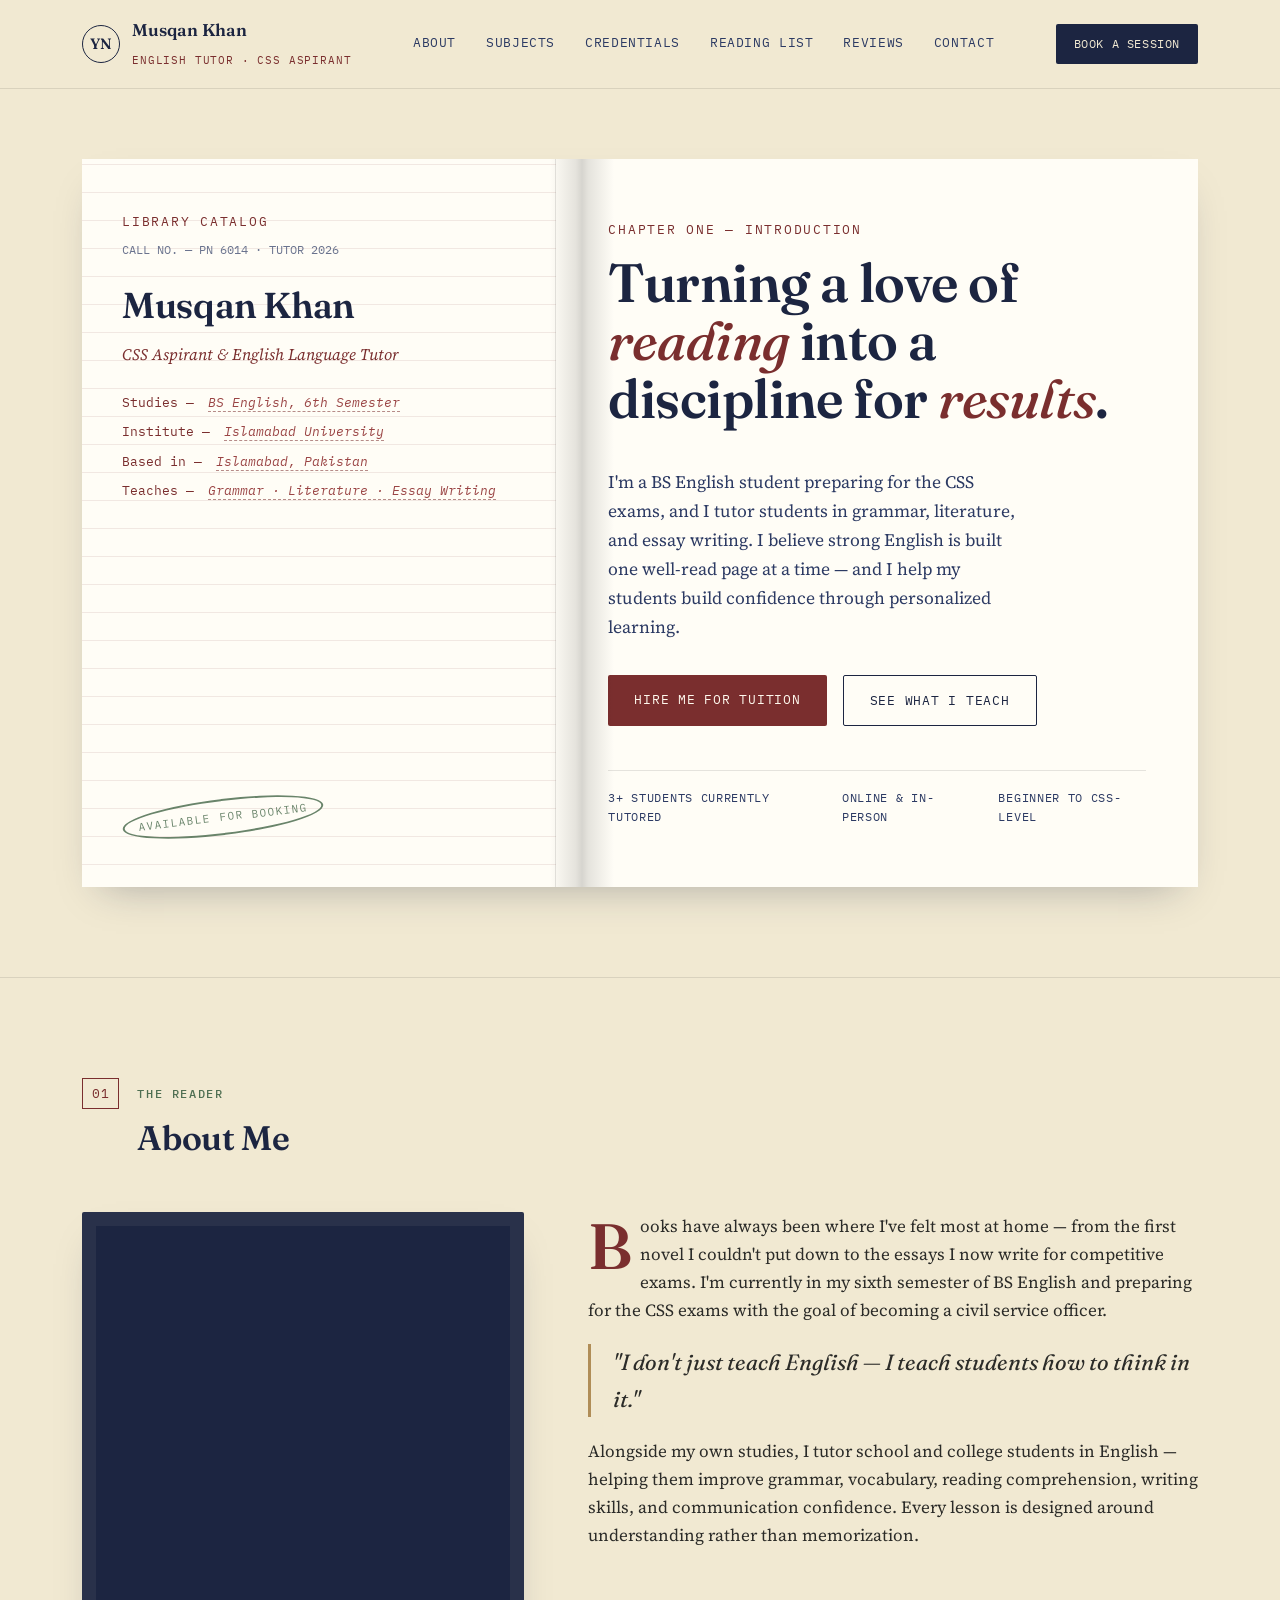
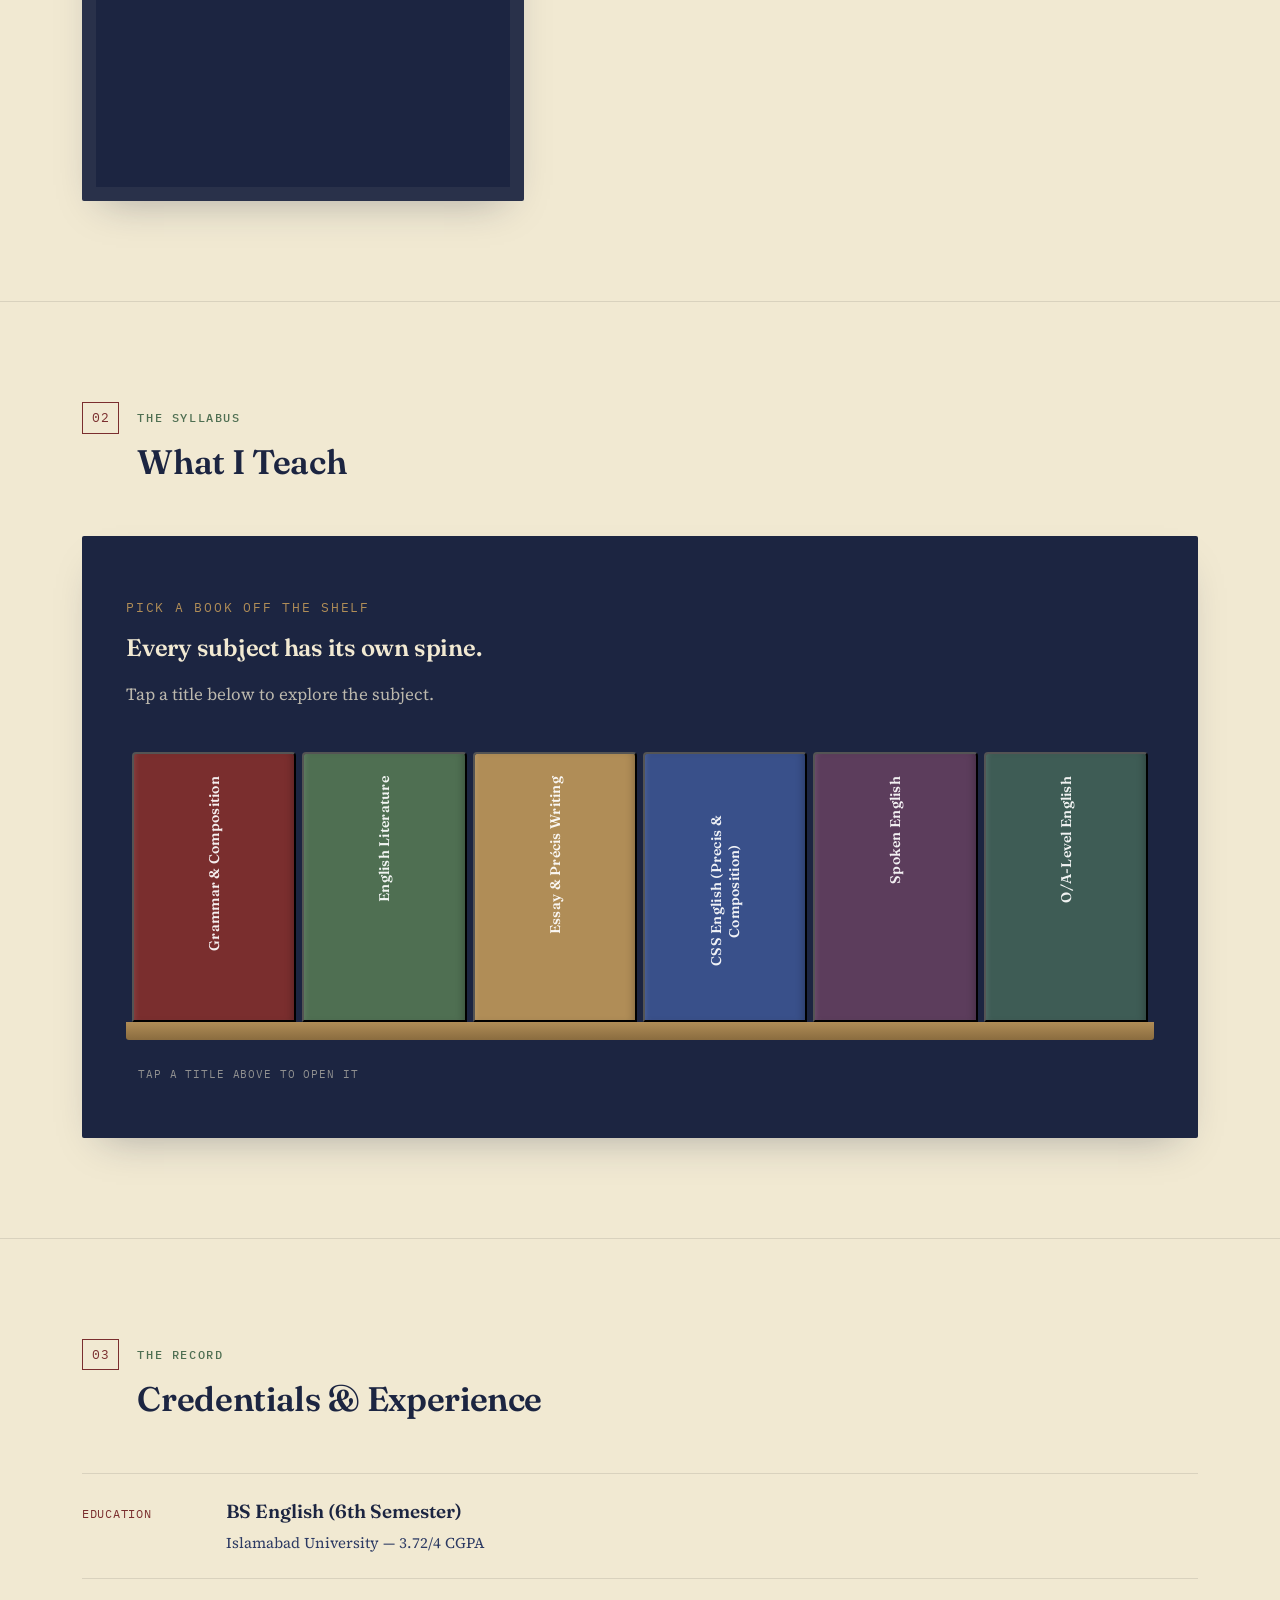
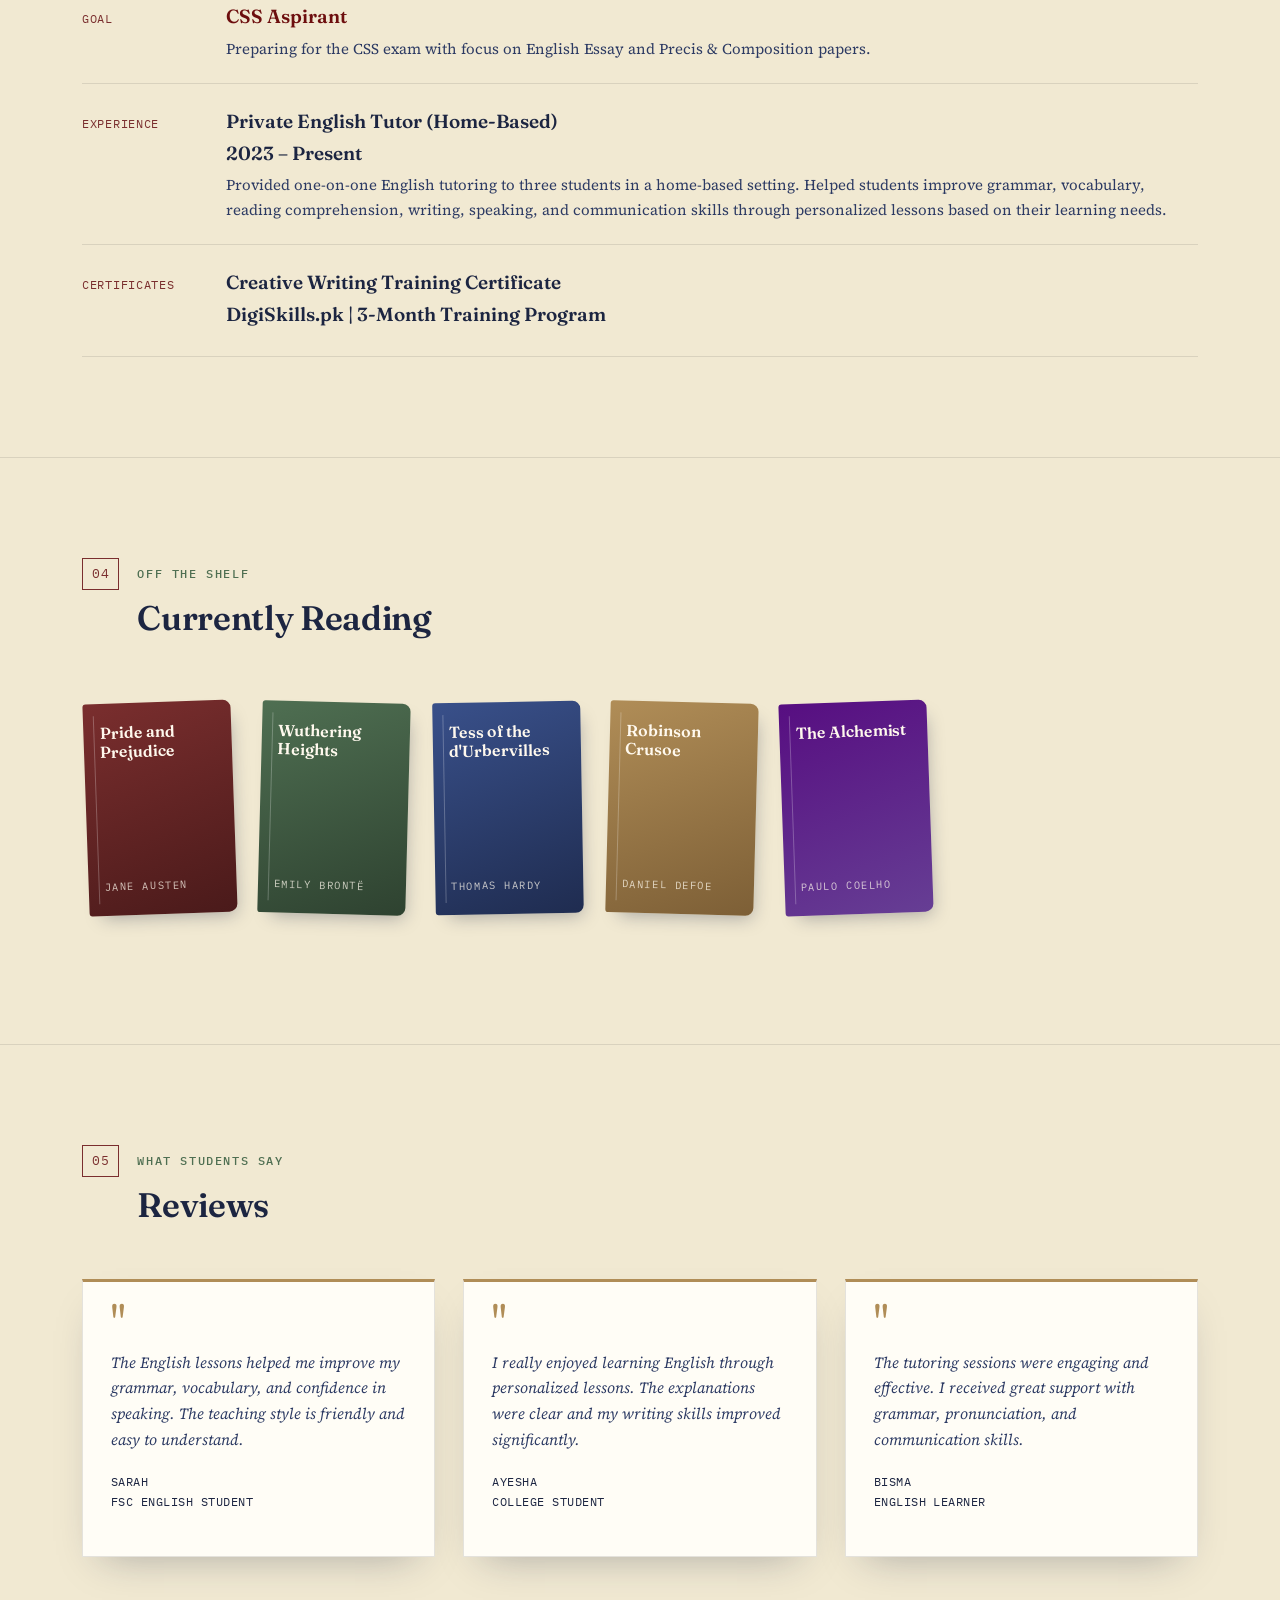
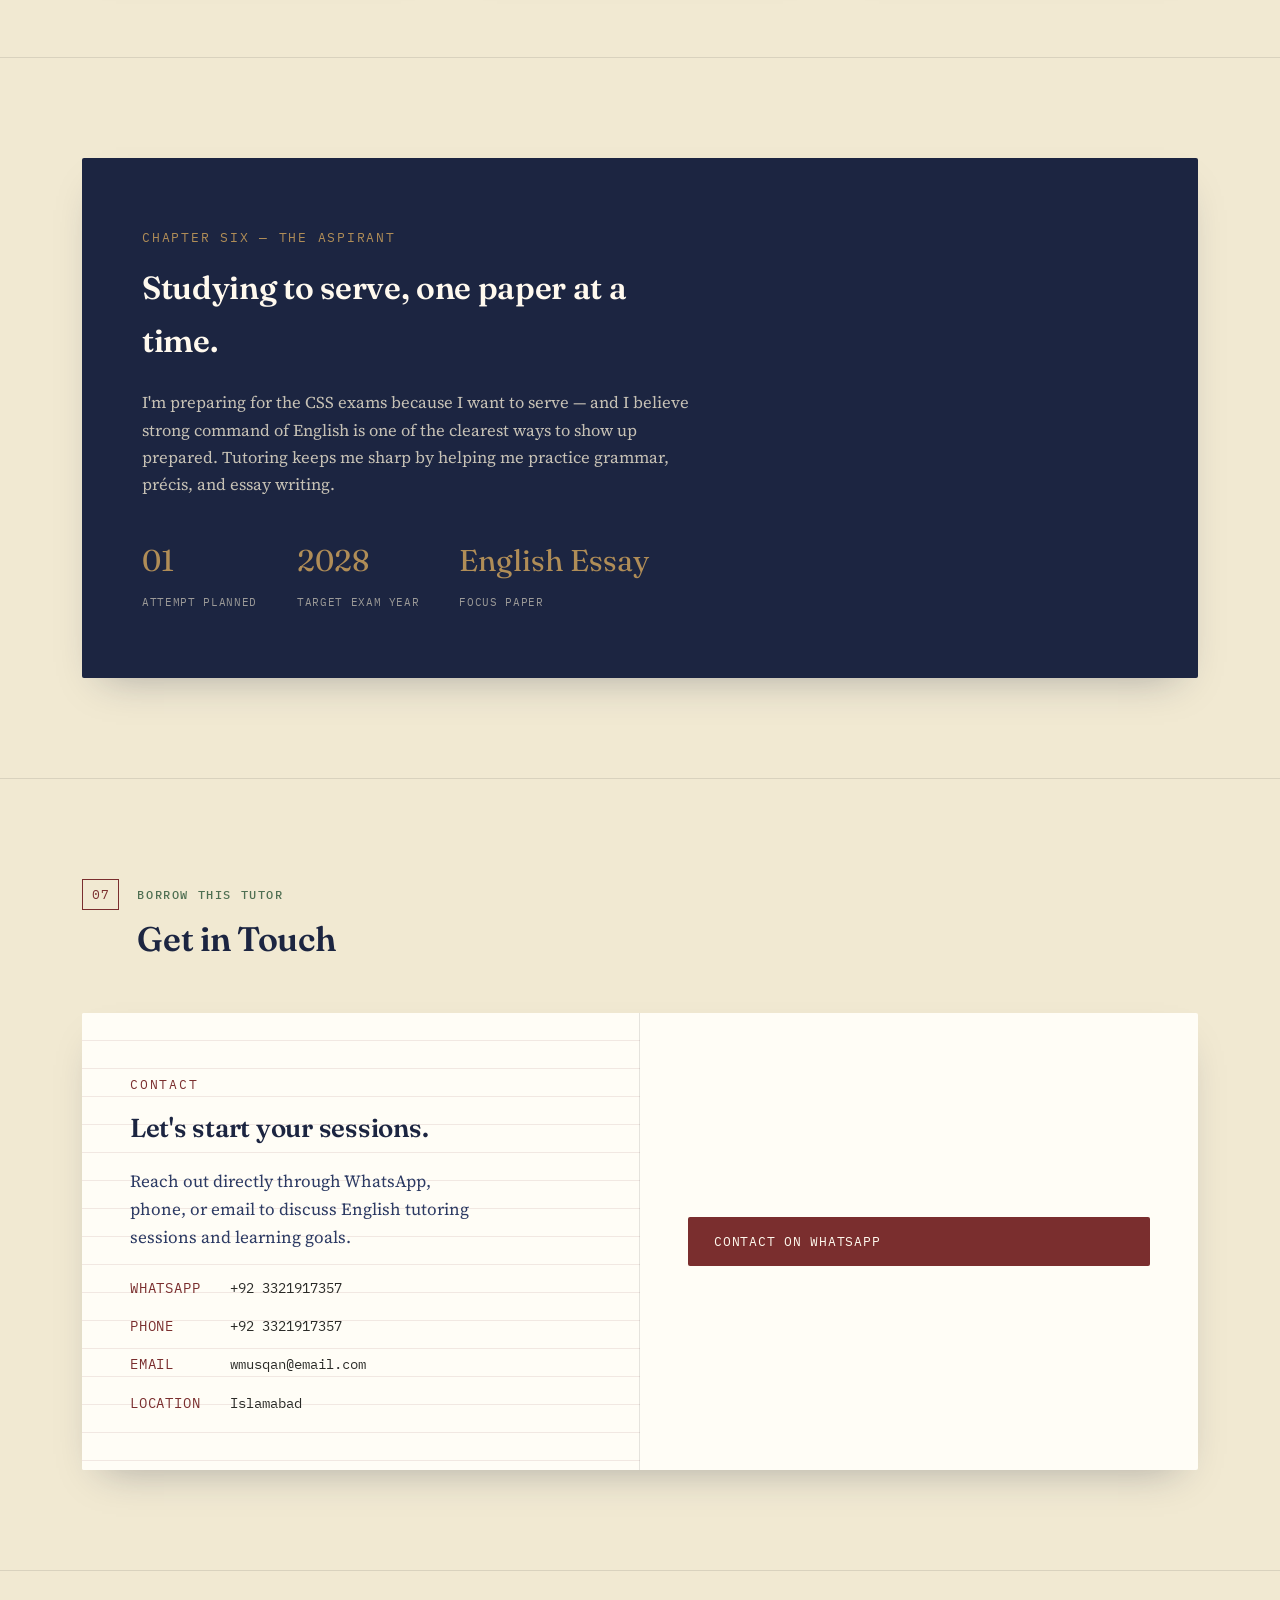
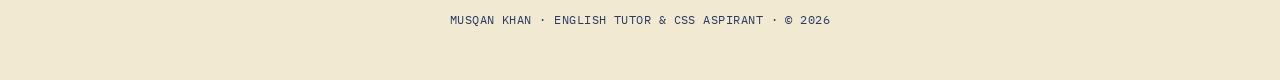
==== index.html @ 9682dac9 "Remove image tag from index.html" ====
<!DOCTYPE html>
<html lang="en">

<head>

<meta charset="UTF-8">
<meta name="viewport" content="width=device-width, initial-scale=1.0">

<title>Musqan Khan — English Tutor & CSS Aspirant</title>

<link rel="preconnect" href="https://fonts.googleapis.com">
<link rel="preconnect" href="https://fonts.gstatic.com" crossorigin>

<link href="https://fonts.googleapis.com/css2?family=Fraunces:ital,opsz,wght@0,9..144,300;0,9..144,400;0,9..144,500;0,9..144,600;0,9..144,700;1,9..144,400;1,9..144,500&family=Source+Serif+4:ital,opsz,wght@0,8..60,400;0,8..60,500;0,8..60,600;1,8..60,400&family=IBM+Plex+Mono:wght@400;500&display=swap" rel="stylesheet">


<link rel="stylesheet" href="style.css">

</head>


<body>


<header class="site-nav">

<div class="nav-inner">


<a class="brand" href="#top">

<span class="brand-mark">YN</span>

<span>

<span class="brand-name">
Musqan Khan
</span>

<br>

<span class="brand-sub">
English Tutor · CSS Aspirant
</span>

</span>

</a>



<nav class="links" id="navLinks">

<a href="#about">About</a>

<a href="#subjects">Subjects</a>

<a href="#credentials">Credentials</a>

<a href="#reading">Reading List</a>

<a href="#reviews">Reviews</a>

<a href="#contact">Contact</a>

</nav>



<a class="nav-cta" href="#contact">
Book a Session
</a>



<button class="hamburger" id="hamburger" aria-label="Toggle menu" aria-expanded="false">

<span></span>
<span></span>
<span></span>

</button>


</div>

</header>



<main id="top">



<!-- HERO -->

<section class="hero">

<div class="wrap">


<div class="book-spread">


<div class="spine-shadow"></div>



<div class="catalog-card">


<div>


<div class="catalog-top">

<span class="eyebrow">
Library Catalog
</span>

</div>


<div class="catalog-number">
CALL NO. — PN 6014 · TUTOR 2026
</div>


<h2 class="catalog-name">
Musqan Khan
</h2>


<p class="catalog-role">
CSS Aspirant & English Language Tutor
</p>



<div class="catalog-meta">


<div>
<span class="label">Studies —</span>
<span class="fill">
BS English, 6th Semester
</span>
</div>


<div>
<span class="label">Institute —</span>
<span class="fill">
Islamabad University
</span>
</div>


<div>
<span class="label">Based in —</span>
<span class="fill">
Islamabad, Pakistan
</span>
</div>


<div>
<span class="label">Teaches —</span>
<span class="fill">
Grammar · Literature · Essay Writing
</span>
</div>


</div>


</div>



<div class="stamp">
Available for Booking
</div>



</div>





<div class="hero-page">


<span class="eyebrow" style="margin-bottom:14px;display:block;">
Chapter One — Introduction
</span>



<h1>
Turning a love of <em>reading</em> into a discipline for <em>results</em>.
</h1>



<p class="hero-lede">

I'm a BS English student preparing for the CSS exams, and I tutor students in grammar, literature, and essay writing. I believe strong English is built one well-read page at a time — and I help my students build confidence through personalized learning.

</p>



<div class="hero-actions">


<a class="btn btn-primary" href="#contact">
Hire Me for Tuition
</a>


<a class="btn btn-ghost" href="#subjects">
See What I Teach
</a>


</div>



<div class="hero-foot">


<span>
3+ Students Currently Tutored
</span>


<span>
Online & In-Person
</span>


<span>
Beginner to CSS-Level
</span>


</div>



</div>


</div>


</div>

</section>
<!-- ABOUT -->

<section class="block line-top" id="about">

<div class="wrap">


<div class="chapter-head reveal">

<span class="chapter-num">01</span>

<h2 class="chapter-title">
<span>The Reader</span>
About Me
</h2>

</div>



<div class="about-grid reveal">


<div class="portrait-frame">

<div class="fill-photo"></div>

</div>




<div class="about-copy">


<p>

Books have always been where I've felt most at home — from the first novel I couldn't put down to the essays I now write for competitive exams. I'm currently in my sixth semester of BS English and preparing for the CSS exams with the goal of becoming a civil service officer.

</p>



<p class="pull-quote">

"I don't just teach English — I teach students how to think in it."

</p>



<p>

Alongside my own studies, I tutor school and college students in English — helping them improve grammar, vocabulary, reading comprehension, writing skills, and communication confidence. Every lesson is designed around understanding rather than memorization.

</p>


</div>


</div>


</div>

</section>






<!-- SUBJECTS -->

<section class="block line-top" id="subjects">

<div class="wrap">


<div class="chapter-head reveal">


<span class="chapter-num">
02
</span>


<h2 class="chapter-title">

<span>The Syllabus</span>

What I Teach

</h2>


</div>




<div class="shelf-wrap reveal">



<div class="shelf-intro">


<span class="eyebrow">
Pick a book off the shelf
</span>


<h3>
Every subject has its own spine.
</h3>


<p>
Tap a title below to explore the subject.
</p>


</div>





<div class="bookshelf" id="bookshelf">


<button class="book-spine" style="background:#7a2e2e" data-panel="p1">

<span class="title">
Grammar & Composition
</span>

</button>



<button class="book-spine" style="background:#4f6f52" data-panel="p2">

<span class="title">
English Literature
</span>

</button>



<button class="book-spine" style="background:#b08d57" data-panel="p3">

<span class="title">
Essay & Précis Writing
</span>

</button>



<button class="book-spine" style="background:#39508a" data-panel="p4">

<span class="title">
CSS English (Precis & Composition)
</span>

</button>



<button class="book-spine" style="background:#5c3d5c" data-panel="p5">

<span class="title">
Spoken English
</span>

</button>



<button class="book-spine" style="background:#3e5c55" data-panel="p6">

<span class="title">
O/A-Level English
</span>

</button>


</div>





<div class="shelf-base"></div>



<div class="shelf-panel-wrap">



<div class="book-panel" id="p1">

<h4>
Grammar & Composition
</h4>

<p>
Sentence structure, tenses, voice, and grammar fundamentals for school and college students.
</p>

</div>



<div class="book-panel" id="p2">

<h4>
English Literature
</h4>

<p>
Analysis of novels, poetry, themes, characters, and literary techniques.
</p>

</div>




<div class="book-panel" id="p3">

<h4>
Essay & Précis Writing
</h4>

<p>
Building arguments, improving writing structure, and practicing exam-focused writing.
</p>

</div>




<div class="book-panel" id="p4">

<h4>
CSS English (Precis & Composition)
</h4>

<p>
Preparation for CSS English including précis, comprehension, grammar, and composition.
</p>

</div>




<div class="book-panel" id="p5">

<h4>
Spoken English
</h4>

<p>
Conversation practice, pronunciation improvement, and confidence building.
</p>

</div>




<div class="book-panel" id="p6">

<h4>
O/A-Level English
</h4>

<p>
Curriculum support, assignments, past papers, and exam preparation.
</p>

</div>



<p class="shelf-hint">
Tap a title above to open it
</p>


</div>


</div>


</div>


</section>
<!-- CREDENTIALS -->

<section class="block line-top" id="credentials">

<div class="wrap">


<div class="chapter-head reveal">

<span class="chapter-num">
03
</span>


<h2 class="chapter-title">

<span>The Record</span>

Credentials & Experience

</h2>


</div>





<div class="ledger reveal">



<div class="ledger-row">


<span class="ledger-tag">
Education
</span>


<div>

<h4>
BS English (6th Semester)
</h4>


<p>
Islamabad University — 3.72/4 CGPA
</p>


</div>


</div>





<div class="ledger-row">


<span class="ledger-tag">
Goal
</span>


<div>

<h4 style="color:rgb(109,14,14)">
CSS Aspirant
</h4>


<p>
Preparing for the CSS exam with focus on English Essay and Precis & Composition papers.
</p>


</div>


</div>






<div class="ledger-row">


<span class="ledger-tag">
Experience
</span>


<div>


<h4>
Private English Tutor (Home-Based)
<br>
2023 – Present
</h4>



<p>

Provided one-on-one English tutoring to three students in a home-based setting. Helped students improve grammar, vocabulary, reading comprehension, writing, speaking, and communication skills through personalized lessons based on their learning needs.

</p>


</div>


</div>







<div class="ledger-row">


<span class="ledger-tag">
Certificates
</span>



<div>


<h4>
Creative Writing Training Certificate
<br>
DigiSkills.pk | 3-Month Training Program
</h4>







</div>


</div>



</div>


</div>


</section>








<!-- READING LIST -->


<section class="block line-top" id="reading">


<div class="wrap">


<div class="chapter-head reveal">


<span class="chapter-num">
04
</span>


<h2 class="chapter-title">

<span>Off the Shelf</span>

Currently Reading

</h2>


</div>





<div class="reveal">


<div class="reading-row" id="readingRow">



<div class="book-card" style="--card-a:#7a2e2e;--card-b:#4a1a1a;">

<span class="btitle">
Pride and Prejudice
</span>

<span class="bauthor">
Jane Austen
</span>

</div>




<div class="book-card" style="--card-a:#4f6f52;--card-b:#2e4230;">

<span class="btitle">
Wuthering Heights
</span>

<span class="bauthor">
Emily Brontë
</span>

</div>





<div class="book-card" style="--card-a:#39508a;--card-b:#1f2c50;">

<span class="btitle">
Tess of the d'Urbervilles
</span>

<span class="bauthor">
Thomas Hardy
</span>

</div>





<div class="book-card" style="--card-a:#b08d57;--card-b:#7d5f36;">

<span class="btitle">
Robinson Crusoe
</span>

<span class="bauthor">
Daniel Defoe
</span>

</div>





<div class="book-card" style="--card-a:#570e81;--card-b:#663e94;">

<span class="btitle">
The Alchemist
</span>

<span class="bauthor">
Paulo Coelho
</span>

</div>




</div>


</div>


</div>


</section>









<!-- REVIEWS -->


<section class="block line-top" id="reviews">


<div class="wrap">



<div class="chapter-head reveal">


<span class="chapter-num">
05
</span>


<h2 class="chapter-title">

<span>What Students Say</span>

Reviews

</h2>


</div>





<div class="blurb-grid reveal">





<div class="blurb-card">

<span class="blurb-mark">
"
</span>


<p class="quote">

The English lessons helped me improve my grammar, vocabulary, and confidence in speaking. The teaching style is friendly and easy to understand.

</p>



<p class="blurb-who">

Sarah

<br>

FSc English Student

</p>


</div>







<div class="blurb-card">

<span class="blurb-mark">
"
</span>


<p class="quote">

I really enjoyed learning English through personalized lessons. The explanations were clear and my writing skills improved significantly.

</p>




<p class="blurb-who">

Ayesha

<br>

College Student

</p>


</div>







<div class="blurb-card">


<span class="blurb-mark">
"
</span>



<p class="quote">

The tutoring sessions were engaging and effective. I received great support with grammar, pronunciation, and communication skills.

</p>



<p class="blurb-who">

Bisma

<br>

English Learner

</p>



</div>






</div>


</div>


</section>
<!-- CSS JOURNEY -->

<section class="block line-top">

<div class="wrap">


<div class="oath-block reveal">


<span class="eyebrow">
Chapter Six — The Aspirant
</span>



<h3>
Studying to serve, one paper at a time.
</h3>



<p>

I'm preparing for the CSS exams because I want to serve — and I believe strong command of English is one of the clearest ways to show up prepared. Tutoring keeps me sharp by helping me practice grammar, précis, and essay writing.

</p>



<div class="oath-marks">


<div>

<span class="num">
01
</span>

<span class="lbl">
Attempt Planned
</span>

</div>



<div>

<span class="num">
2028
</span>

<span class="lbl">
Target Exam Year
</span>

</div>



<div>

<span class="num">
English Essay
</span>

<span class="lbl">
Focus Paper
</span>

</div>


</div>


</div>


</div>


</section>








<!-- CONTACT -->

<section class="block line-top" id="contact">


<div class="wrap">


<div class="chapter-head reveal">


<span class="chapter-num">
07
</span>



<h2 class="chapter-title">

<span>Borrow This Tutor</span>

Get in Touch

</h2>


</div>






<div class="checkout-card reveal">



<div class="checkout-left">


<span class="eyebrow">
Contact
</span>



<h3>
Let's start your sessions.
</h3>



<p>

Reach out directly through WhatsApp, phone, or email to discuss English tutoring sessions and learning goals.

</p>





<ul class="contact-list">



<li>

<span class="label">
WhatsApp
</span>


<a href="https://wa.me/923321917357"
target="_blank"
rel="noopener">

+92 3321917357

</a>

</li>





<li>

<span class="label">
Phone
</span>


<a href="tel:+923321917357">

+92 3321917357

</a>

</li>






<li>

<span class="label">
Email
</span>


<a href="mailto:wmusqan@email.com">

wmusqan@email.com

</a>

</li>






<li>

<span class="label">
Location
</span>


<span>
Islamabad
</span>


</li>




</ul>


</div>








<div class="checkout-right">


<a 

href="https://wa.me/923321917357"

target="_blank"

rel="noopener"

class="btn btn-primary">


Contact on WhatsApp


</a>


</div>






</div>


</div>


</section>







</main>







<footer>


<div class="wrap">


<p>

Musqan Khan · English Tutor & CSS Aspirant · © 2026

</p>


</div>


</footer>





<script src="script.js"></script>


</body>

</html>
---- style.css ----
:root{
    --ink:#1c2541;
    --ink-soft:#2c3a63;
    --parchment:#f1e9d2;
    --parchment-dark:#e6dcbf;
    --oxblood:#7a2e2e;
    --oxblood-soft:#9a4444;
    --sage:#4f6f52;
    --gold:#b08d57;
    --charcoal:#2b2b28;
    --paper-line:rgba(43,43,40,0.12);
    --shadow:0 18px 40px -20px rgba(28,37,65,0.35);
    --radius:2px;
  }

  *{box-sizing:border-box;}
  html{scroll-behavior:smooth;}
  @media (prefers-reduced-motion: reduce){
    html{scroll-behavior:auto;}
    *{animation-duration:0.001ms !important; animation-iteration-count:1 !important; transition-duration:0.001ms !important;}
  }

  body{
    margin:0;
    background:var(--parchment);
    color:var(--charcoal);
    font-family:'Source Serif 4', serif;
    font-size:17px;
    line-height:1.65;
    -webkit-font-smoothing:antialiased;
  }

  h1,h2,h3,.display{
    font-family:'Fraunces', serif;
    font-weight:600;
    color:var(--ink);
    margin:0;
    letter-spacing:-0.01em;
  }

  .eyebrow{
    font-family:'IBM Plex Mono', monospace;
    font-size:12.5px;
    letter-spacing:0.14em;
    text-transform:uppercase;
    color:var(--oxblood);
  }

  a{color:inherit;}
  img{max-width:100%; display:block;}

  .fill{
    border-bottom:1.5px dashed rgba(122,46,46,0.55);
    color:var(--oxblood-soft);
    font-style:italic;
    cursor:help;
    padding-bottom:1px;
  }

  :focus-visible{
    outline:2.5px solid var(--oxblood);
    outline-offset:3px;
  }

  .wrap{
    max-width:1180px;
    margin:0 auto;
    padding:0 32px;
  }

  section{position:relative;}

  /* ---------- texture ---------- */
  .paper-texture{
    background-image:
      radial-gradient(rgba(43,43,40,0.035) 1px, transparent 1px);
    background-size:3px 3px;
  }

  /* ---------- NAV ---------- */
  header.site-nav{
    position:sticky;
    top:0;
    z-index:100;
    background:rgba(241,233,210,0.9);
    backdrop-filter:blur(8px);
    border-bottom:1px solid var(--paper-line);
  }
  .nav-inner{
    display:flex;
    align-items:center;
    justify-content:space-between;
    padding:16px 32px;
    max-width:1180px;
    margin:0 auto;
  }
  .brand{
    display:flex;
    align-items:center;
    gap:12px;
    text-decoration:none;
  }
  .brand-mark{
    width:38px; height:38px;
    border-radius:50%;
    border:1.5px solid var(--ink);
    display:flex; align-items:center; justify-content:center;
    font-family:'Fraunces', serif;
    font-weight:600;
    font-size:15px;
    color:var(--ink);
    flex-shrink:0;
  }
  .brand-name{
    font-family:'Fraunces', serif;
    font-weight:600;
    font-size:17px;
    color:var(--ink);
  }
  .brand-sub{
    font-family:'IBM Plex Mono', monospace;
    font-size:10.5px;
    letter-spacing:0.08em;
    color:var(--oxblood);
    text-transform:uppercase;
  }
  nav.links{
    display:flex;
    gap:30px;
    list-style:none;
    margin:0; padding:0;
    font-family:'IBM Plex Mono', monospace;
    font-size:12.5px;
    letter-spacing:0.05em;
    text-transform:uppercase;
  }
  nav.links a{
    text-decoration:none;
    color:var(--ink-soft);
    position:relative;
    padding-bottom:3px;
  }
  nav.links a::after{
    content:"";
    position:absolute; left:0; bottom:0;
    width:0; height:1.5px;
    background:var(--oxblood);
    transition:width .25s ease;
  }
  nav.links a:hover::after{width:100%;}
  .nav-cta{
    font-family:'IBM Plex Mono', monospace;
    font-size:12px;
    letter-spacing:0.05em;
    text-transform:uppercase;
    background:var(--ink);
    color:var(--parchment);
    padding:10px 18px;
    text-decoration:none;
    border-radius:var(--radius);
    white-space:nowrap;
  }
  .nav-cta:hover{background:var(--oxblood);}
  .hamburger{display:none; background:none; border:none; cursor:pointer; padding:8px;}
  .hamburger span{display:block; width:24px; height:2px; background:var(--ink); margin:5px 0;}

  /* ---------- HERO ---------- */
  .hero{
    padding:70px 0 90px;
    overflow:hidden;
  }
  .book-spread{
    display:grid;
    grid-template-columns:0.85fr 1.15fr;
    background:#fffdf6;
    box-shadow:var(--shadow);
    border-radius:var(--radius);
    position:relative;
    min-height:520px;
  }
  .book-spread::before{
    content:"";
    position:absolute;
    left:calc(0.85fr - 1px);
    top:0; bottom:0;
    width:34px;
    left:0; right:0;
    pointer-events:none;
  }
  .spine-shadow{
    position:absolute;
    top:0; bottom:0;
    left:41.9%;
    width:64px;
    background:linear-gradient(90deg,
      rgba(0,0,0,0) 0%,
      rgba(0,0,0,0.10) 40%,
      rgba(0,0,0,0.16) 50%,
      rgba(0,0,0,0.10) 60%,
      rgba(0,0,0,0) 100%);
    pointer-events:none;
  }
  .catalog-card{
    padding:52px 40px;
    border-right:1px solid var(--paper-line);
    display:flex;
    flex-direction:column;
    justify-content:space-between;
    background:
      repeating-linear-gradient(#fffdf6 0 27px, rgba(122,46,46,0.10) 27px 28px);
    background-position:0 90px;
  }
  .catalog-top .eyebrow{margin-bottom:8px; display:block;}
  .catalog-number{
    font-family:'IBM Plex Mono', monospace;
    font-size:12px;
    color:var(--ink-soft);
    opacity:0.7;
    margin-bottom:26px;
  }
  .catalog-name{
    font-size:clamp(28px,3.4vw,36px);
    line-height:1.1;
    margin-bottom:10px;
  }
  .catalog-role{
    font-family:'Source Serif 4', serif;
    font-style:italic;
    color:var(--oxblood);
    font-size:16px;
    margin-bottom:24px;
  }
  .catalog-meta{
    display:flex;
    flex-direction:column;
    gap:9px;
    font-family:'IBM Plex Mono', monospace;
    font-size:12.5px;
    color:var(--ink-soft);
    margin-bottom:8px;
  }
  .catalog-meta span.label{color:var(--oxblood); margin-right:6px;}
  .stamp{
    align-self:flex-start;
    margin-top:26px;
    border:2px solid var(--sage);
    color:var(--sage);
    font-family:'IBM Plex Mono', monospace;
    font-size:11px;
    text-transform:uppercase;
    letter-spacing:0.1em;
    padding:7px 14px;
    border-radius:50%/50%;
    transform:rotate(-7deg);
    opacity:0.85;
  }
  .hero-page{
    padding:60px 52px;
    display:flex;
    flex-direction:column;
    justify-content:center;
    background:#fffdf6;
  }
  .hero-page h1{
    font-size:clamp(34px,4.6vw,54px);
    line-height:1.08;
    margin-bottom:22px;
  }
  .hero-page h1 em{
    font-style:italic;
    color:var(--oxblood);
    font-weight:500;
  }
  .hero-lede{
    font-size:17.5px;
    color:var(--ink-soft);
    max-width:46ch;
    margin-bottom:34px;
  }
  .hero-actions{
    display:flex;
    gap:16px;
    flex-wrap:wrap;
  }
  .btn{
    font-family:'IBM Plex Mono', monospace;
    font-size:12.5px;
    letter-spacing:0.06em;
    text-transform:uppercase;
    text-decoration:none;
    padding:14px 26px;
    border-radius:var(--radius);
    display:inline-block;
    transition:transform .2s ease, background .2s ease, color .2s ease;
  }
  .btn-primary{background:var(--oxblood); color:#fff9ee;}
  .btn-primary:hover{background:var(--ink); transform:translateY(-2px);}
  .btn-ghost{border:1.5px solid var(--ink); color:var(--ink);}
  .btn-ghost:hover{background:var(--ink); color:var(--parchment); transform:translateY(-2px);}
  .hero-foot{
    margin-top:44px;
    display:flex;
    gap:30px;
    font-family:'IBM Plex Mono', monospace;
    font-size:11.5px;
    color:var(--ink-soft);
    text-transform:uppercase;
    letter-spacing:0.06em;
    border-top:1px solid var(--paper-line);
    padding-top:18px;
  }

  @media (max-width:820px){
    .book-spread{grid-template-columns:1fr;}
    .catalog-card{border-right:none; border-bottom:1px solid var(--paper-line);}
    .spine-shadow{display:none;}
    .hero-page{padding:44px 30px;}
    .catalog-card{padding:40px 30px;}
  }

  /* ---------- SECTION HEADERS ---------- */
  .chapter-head{
    display:flex;
    align-items:baseline;
    gap:18px;
    margin-bottom:46px;
  }
  .chapter-num{
    font-family:'IBM Plex Mono', monospace;
    font-size:13px;
    color:var(--oxblood);
    border:1px solid var(--oxblood);
    padding:4px 9px;
    letter-spacing:0.05em;
  }
  .chapter-title{
    font-size:clamp(26px,3vw,34px);
  }
  .chapter-title span{
    display:block;
    font-family:'IBM Plex Mono', monospace;
    font-size:11.5px;
    letter-spacing:0.14em;
    text-transform:uppercase;
    color:var(--sage);
    margin-bottom:6px;
    font-weight:500;
  }

  section.block{padding:100px 0;}
  section.block.line-top{border-top:1px solid var(--paper-line);}

  /* ---------- ABOUT ---------- */
  .about-grid{
    display:grid;
    grid-template-columns:0.42fr 0.58fr;
    gap:64px;
    align-items:start;
  }
  .portrait-frame{
    background:var(--ink);
    aspect-ratio:3/4;
    border-radius:var(--radius);
    position:relative;
    overflow:hidden;
    box-shadow:var(--shadow);
  }
  .portrait-frame .fill-photo{
    position:absolute; inset:0;
    display:flex; align-items:center; justify-content:center;
    color:rgba(241,233,210,0.55);
    font-family:'IBM Plex Mono', monospace;
    font-size:12px;
    text-align:center;
    padding:20px;
    text-transform:uppercase;
    letter-spacing:0.08em;
  }
  .portrait-frame::after{
    content:"";
    position:absolute; inset:0;
    border:14px solid rgba(241,233,210,0.06);
  }
  .about-copy p{
    margin:0 0 20px;
    color:var(--charcoal);
  }
  .about-copy p:first-of-type::first-letter{
    font-family:'Fraunces', serif;
    font-size:64px;
    font-weight:600;
    color:var(--oxblood);
    float:left;
    line-height:0.8;
    margin:8px 8px 0 0;
  }
  .pull-quote{
    font-family:'Fraunces', serif;
    font-style:italic;
    font-size:22px;
    color:var(--ink);
    border-left:3px solid var(--gold);
    padding-left:22px;
    margin:34px 0;
  }

  @media (max-width:820px){
    .about-grid{grid-template-columns:1fr; gap:40px;}
    .portrait-frame{max-width:280px;}
  }

  /* ---------- SUBJECTS / BOOKSHELF ---------- */
  .shelf-wrap{
    background:var(--ink);
    border-radius:var(--radius);
    padding:56px 44px 0;
    box-shadow:var(--shadow);
    overflow:visible;
  }
  .shelf-intro{
    color:var(--parchment);
    max-width:56ch;
    margin-bottom:44px;
  }
  .shelf-intro .eyebrow{color:var(--gold);}
  .shelf-intro h3{color:var(--parchment); font-size:24px; margin-top:8px;}
  .shelf-intro p{color:rgba(241,233,210,0.75); margin-top:12px;}

  .bookshelf{
    display:flex;
    align-items:flex-end;
    gap:6px;
    padding:0 6px;
    overflow-x:auto;
    overflow-y:visible;
    scrollbar-width:thin;
  }
  .book-spine{
    flex:1 0 84px;
    min-width:84px;
    height:270px;
    border-radius:4px 4px 0 0;
    position:relative;
    cursor:pointer;
    transition:transform .35s cubic-bezier(.2,.8,.2,1), height .35s ease;
    display:flex;
    align-items:flex-start;
    justify-content:center;
    padding-top:22px;
    box-shadow:inset -6px 0 10px -6px rgba(0,0,0,0.35), inset 4px 0 6px -4px rgba(255,255,255,0.15);
  }
  .book-spine:hover, .book-spine:focus-visible{
    transform:translateY(-26px) rotate(-1.5deg);
    height:284px;
  }
  .book-spine .title{
    writing-mode:vertical-rl;
    transform:rotate(180deg);
    font-family:'Fraunces', serif;
    font-weight:600;
    font-size:14px;
    color:rgba(255,255,255,0.92);
    letter-spacing:0.02em;
    max-height:230px;
  }
  .book-panel{
    background:#fffdf6;
    border-radius:var(--radius);
    padding:0;
    max-height:0;
    opacity:0;
    overflow:hidden;
    transition:max-height .4s ease, opacity .3s ease, padding .4s ease;
    margin-top:0;
  }
  .book-panel.open{
    max-height:220px;
    opacity:1;
    padding:30px 34px;
    margin-top:28px;
  }
  .book-panel h4{
    font-family:'Fraunces', serif;
    color:var(--ink);
    font-size:19px;
    margin:0 0 10px;
  }
  .book-panel p{margin:0; color:var(--charcoal); font-size:15.5px;}
  .shelf-base{
    height:18px;
    background:linear-gradient(180deg, var(--gold) 0%, #8a6c3f 100%);
    margin-top:0;
    border-radius:0 0 3px 3px;
  }
  .shelf-panel-wrap{padding:0 6px 44px;}
  .shelf-hint{
    color:rgba(241,233,210,0.55);
    font-family:'IBM Plex Mono', monospace;
    font-size:11px;
    text-transform:uppercase;
    letter-spacing:0.08em;
    padding:14px 6px 0;
  }

  /* ---------- CREDENTIALS ---------- */
  .ledger{
    display:flex;
    flex-direction:column;
  }
  .ledger-row{
    display:grid;
    grid-template-columns:120px 1fr;
    gap:24px;
    padding:22px 0;
    border-bottom:1px solid var(--paper-line);
    align-items:baseline;
  }
  .ledger-row:first-child{border-top:1px solid var(--paper-line);}
  .ledger-tag{
    font-family:'IBM Plex Mono', monospace;
    font-size:12px;
    color:var(--oxblood);
    text-transform:uppercase;
    letter-spacing:0.06em;
  }
  .ledger-row h4{
    font-family:'Fraunces', serif;
    font-size:19px;
    color:var(--ink);
    margin:0 0 4px;
    font-weight:600;
  }
  .ledger-row p{margin:0; color:var(--ink-soft); font-size:15px;}

  @media (max-width:640px){
    .ledger-row{grid-template-columns:1fr;}
  }

  /* ---------- READING LIST ---------- */
  .reading-row{
    display:flex;
    gap:26px;
    overflow-x:auto;
    padding:10px 4px 30px;
  }
  .book-card{
    flex:0 0 148px;
    background:linear-gradient(160deg, var(--card-a,#4f6f52), var(--card-b,#39502b));
    height:212px;
    border-radius:3px 8px 8px 3px;
    box-shadow:6px 10px 18px -8px rgba(28,37,65,0.35);
    padding:20px 16px;
    display:flex;
    flex-direction:column;
    justify-content:space-between;
    transform:rotate(-2deg);
    transition:transform .25s ease;
    position:relative;
  }
  .book-card:nth-child(2n){transform:rotate(1.5deg);}
  .book-card:nth-child(3n){transform:rotate(-1deg);}
  .book-card:hover{transform:rotate(0deg) translateY(-6px);}
  .book-card::before{
    content:"";
    position:absolute; left:10px; top:12px; bottom:12px;
    width:1px; background:rgba(255,255,255,0.25);
  }
  .book-card .btitle{
    font-family:'Fraunces', serif;
    color:#fff9ee;
    font-size:16px;
    font-weight:600;
    line-height:1.2;
  }
  .book-card .bauthor{
    font-family:'IBM Plex Mono', monospace;
    color:rgba(255,249,238,0.75);
    font-size:10.5px;
    text-transform:uppercase;
    letter-spacing:0.05em;
  }
  .reading-note{
    font-family:'IBM Plex Mono', monospace;
    font-size:12px;
    color:var(--ink-soft);
    text-align:center;
    opacity:0.7;
  }

  /* ---------- TESTIMONIALS ---------- */
  .blurb-grid{
    display:grid;
    grid-template-columns:repeat(3, 1fr);
    gap:28px;
  }
  .blurb-card{
    background:#fffdf6;
    border:1px solid var(--paper-line);
    border-top:3px solid var(--gold);
    padding:32px 28px;
    box-shadow:var(--shadow);
  }
  .blurb-mark{
    font-family:'Fraunces', serif;
    font-size:44px;
    color:var(--gold);
    line-height:0.4;
    display:block;
    margin-bottom:18px;
  }
  .blurb-card p.quote{
    font-style:italic;
    color:var(--ink-soft);
    font-size:15.5px;
    margin:0 0 20px;
  }
  .blurb-who{
    font-family:'IBM Plex Mono', monospace;
    font-size:12px;
    color:var(--ink);
    text-transform:uppercase;
    letter-spacing:0.04em;
  }
  .blurb-who span{display:block; color:var(--sage); text-transform:none; font-family:'Source Serif 4', serif; font-style:italic; font-size:13.5px; margin-top:2px;}

  @media (max-width:900px){
    .blurb-grid{grid-template-columns:1fr;}
  }

  /* ---------- CSS JOURNEY ---------- */
  .oath-block{
    background:var(--ink);
    color:var(--parchment);
    padding:64px 60px;
    border-radius:var(--radius);
    box-shadow:var(--shadow);
    position:relative;
  }
  .oath-block .eyebrow{color:var(--gold);}
  .oath-block h3{
    color:#fff9ee;
    font-size:clamp(24px,2.8vw,32px);
    margin:12px 0 22px;
    max-width:26ch;
  }
  .oath-block p{
    color:rgba(241,233,210,0.8);
    max-width:62ch;
    font-size:16.5px;
  }
  .oath-marks{
    display:flex;
    gap:40px;
    margin-top:38px;
    flex-wrap:wrap;
  }
  .oath-marks div{
    font-family:'IBM Plex Mono', monospace;
  }
  .oath-marks .num{
    font-family:'Fraunces', serif;
    font-size:30px;
    color:var(--gold);
    display:block;
  }
  .oath-marks .lbl{
    font-size:11px;
    text-transform:uppercase;
    letter-spacing:0.06em;
    color:rgba(241,233,210,0.6);
  }

  @media (max-width:700px){
    .oath-block{padding:44px 30px;}
  }

  /* ---------- CONTACT ---------- */
  .checkout-card{
    display:grid;
    grid-template-columns:1fr 1fr;
    background:#fffdf6;
    box-shadow:var(--shadow);
    border-radius:var(--radius);
    overflow:hidden;
  }
  .checkout-left{
    padding:56px 48px;
    border-right:1px solid var(--paper-line);
    background:
      repeating-linear-gradient(#fffdf6 0 27px, rgba(122,46,46,0.10) 27px 28px);
  }
  .checkout-left h3{font-size:26px; margin:10px 0 16px;}
  .checkout-left p{color:var(--ink-soft); margin-bottom:26px; max-width:38ch;}
  .contact-list{list-style:none; margin:0; padding:0; display:flex; flex-direction:column; gap:16px;}
  .contact-list li{
    display:flex; gap:12px; align-items:baseline;
    font-family:'IBM Plex Mono', monospace;
    font-size:13.5px;
  }
  .contact-list .label{color:var(--oxblood); text-transform:uppercase; letter-spacing:0.06em; width:88px; flex-shrink:0;}
  .contact-list a{text-decoration:none;}
  .checkout-right{
    padding:56px 48px;
    display:flex;
    flex-direction:column;
    justify-content:center;
  }
  .field{margin-bottom:20px;}
  .field label{
    display:block;
    font-family:'IBM Plex Mono', monospace;
    font-size:11px;
    text-transform:uppercase;
    letter-spacing:0.07em;
    color:var(--ink-soft);
    margin-bottom:7px;
  }
  .field input, .field textarea{
    width:100%;
    border:none;
    border-bottom:1.5px solid var(--paper-line);
    background:transparent;
    font-family:'Source Serif 4', serif;
    font-size:15.5px;
    padding:8px 2px;
    color:var(--charcoal);
  }
  .field input:focus, .field textarea:focus{
    outline:none;
    border-bottom-color:var(--oxblood);
  }
  .field textarea{resize:vertical; min-height:80px;}
  .due-stamp{
    align-self:flex-start;
    margin-top:8px;
    border:2px solid var(--oxblood);
    color:var(--oxblood);
    font-family:'IBM Plex Mono', monospace;
    font-size:10.5px;
    text-transform:uppercase;
    letter-spacing:0.08em;
    padding:6px 12px;
    transform:rotate(-4deg);
    opacity:0.8;
    width:fit-content;
  }

  @media (max-width:820px){
    .checkout-card{grid-template-columns:1fr;}
    .checkout-left, .checkout-right{padding:40px 30px;}
    .checkout-left{border-right:none; border-bottom:1px solid var(--paper-line);}
  }

  /* ---------- FOOTER ---------- */
  footer{
    padding:40px 0 50px;
    text-align:center;
    border-top:1px solid var(--paper-line);
  }
  footer p{
    font-family:'IBM Plex Mono', monospace;
    font-size:11.5px;
    color:var(--ink-soft);
    letter-spacing:0.04em;
    text-transform:uppercase;
    margin:0;
  }

  /* ---------- reveal on scroll ---------- */
  .reveal{
    opacity:0;
    transform:translateY(22px);
    transition:opacity .7s ease, transform .7s ease;
  }
  .reveal.in{opacity:1; transform:translateY(0);}

  /* ---------- mobile nav ---------- */
  @media (max-width:900px){
    nav.links{
      position:fixed;
      top:71px; left:0; right:0;
      background:var(--parchment);
      flex-direction:column;
      gap:0;
      padding:10px 0;
      border-bottom:1px solid var(--paper-line);
      transform:translateY(-130%);
      transition:transform .3s ease;
      z-index:99;
    }
    nav.links.open{transform:translateY(0);}
    nav.links a{padding:14px 32px; width:100%;}
    .nav-cta{display:none;}
    .hamburger{display:block;}
  }
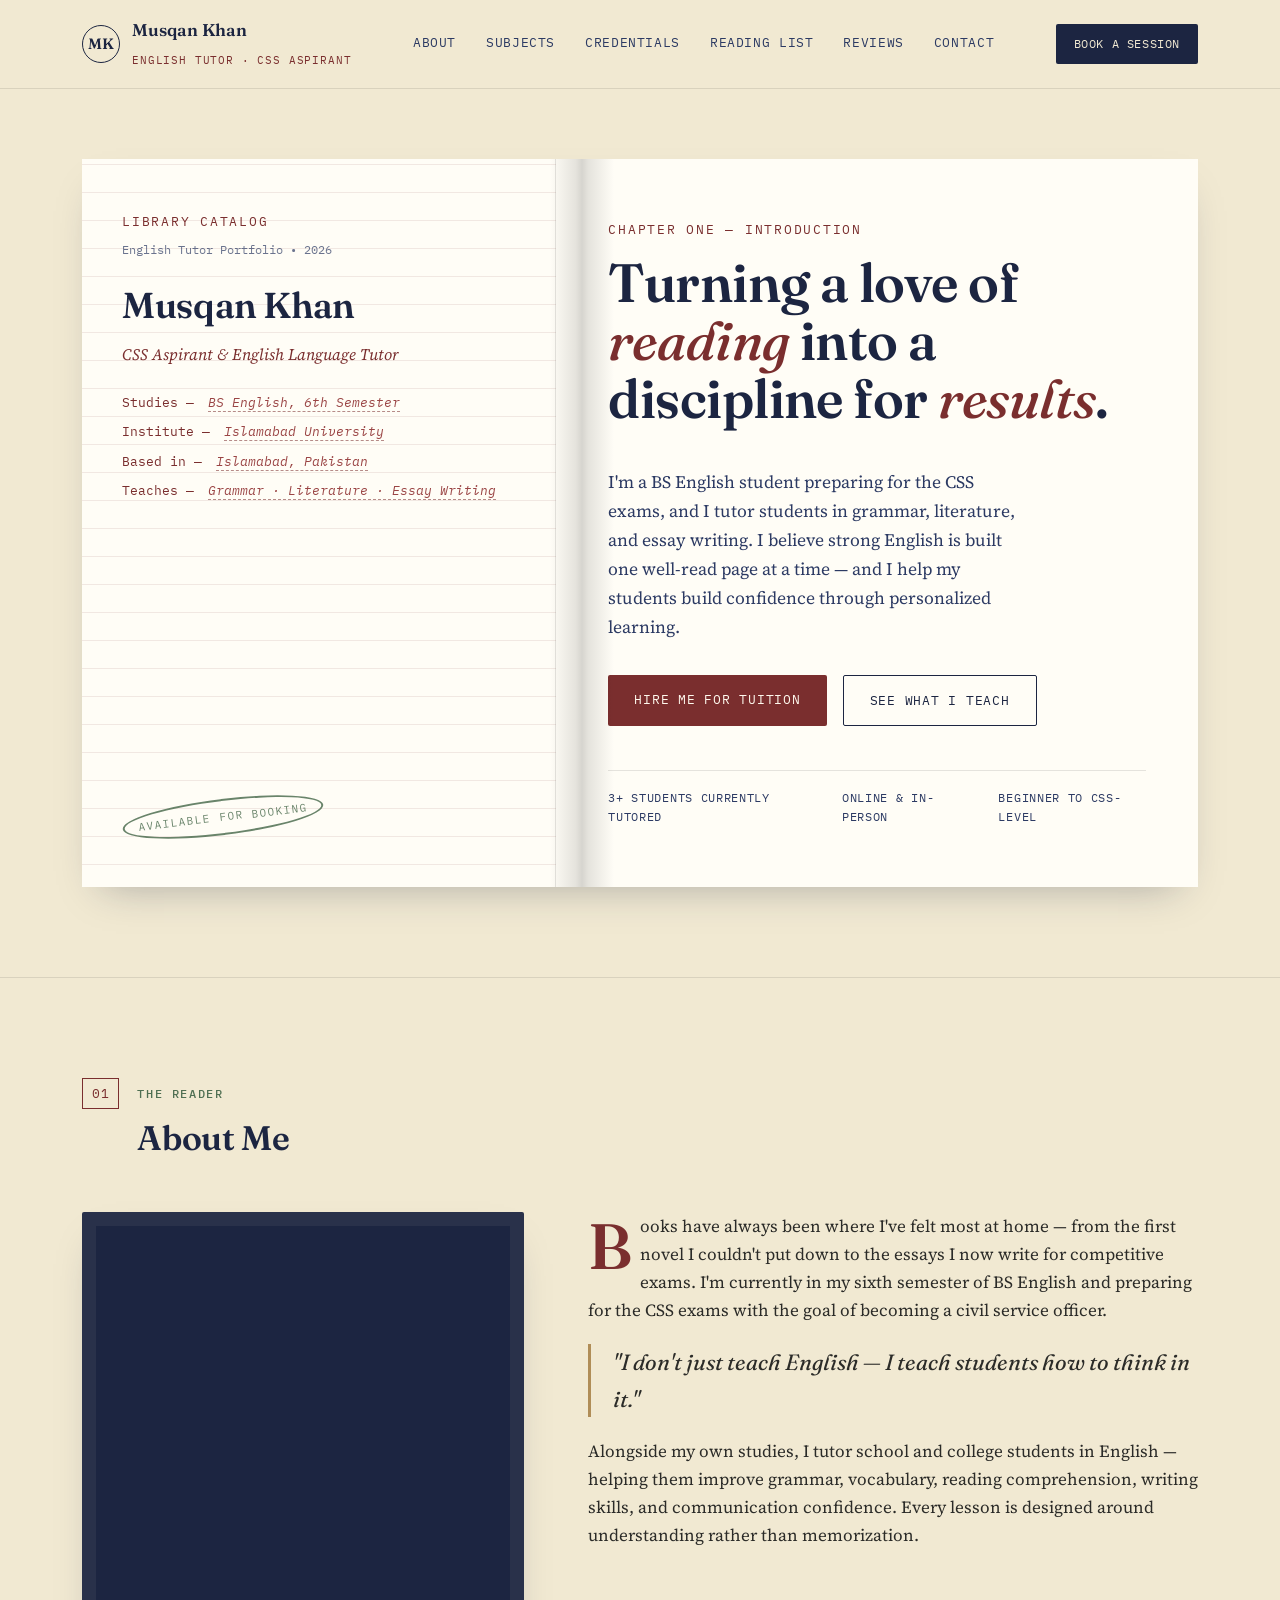
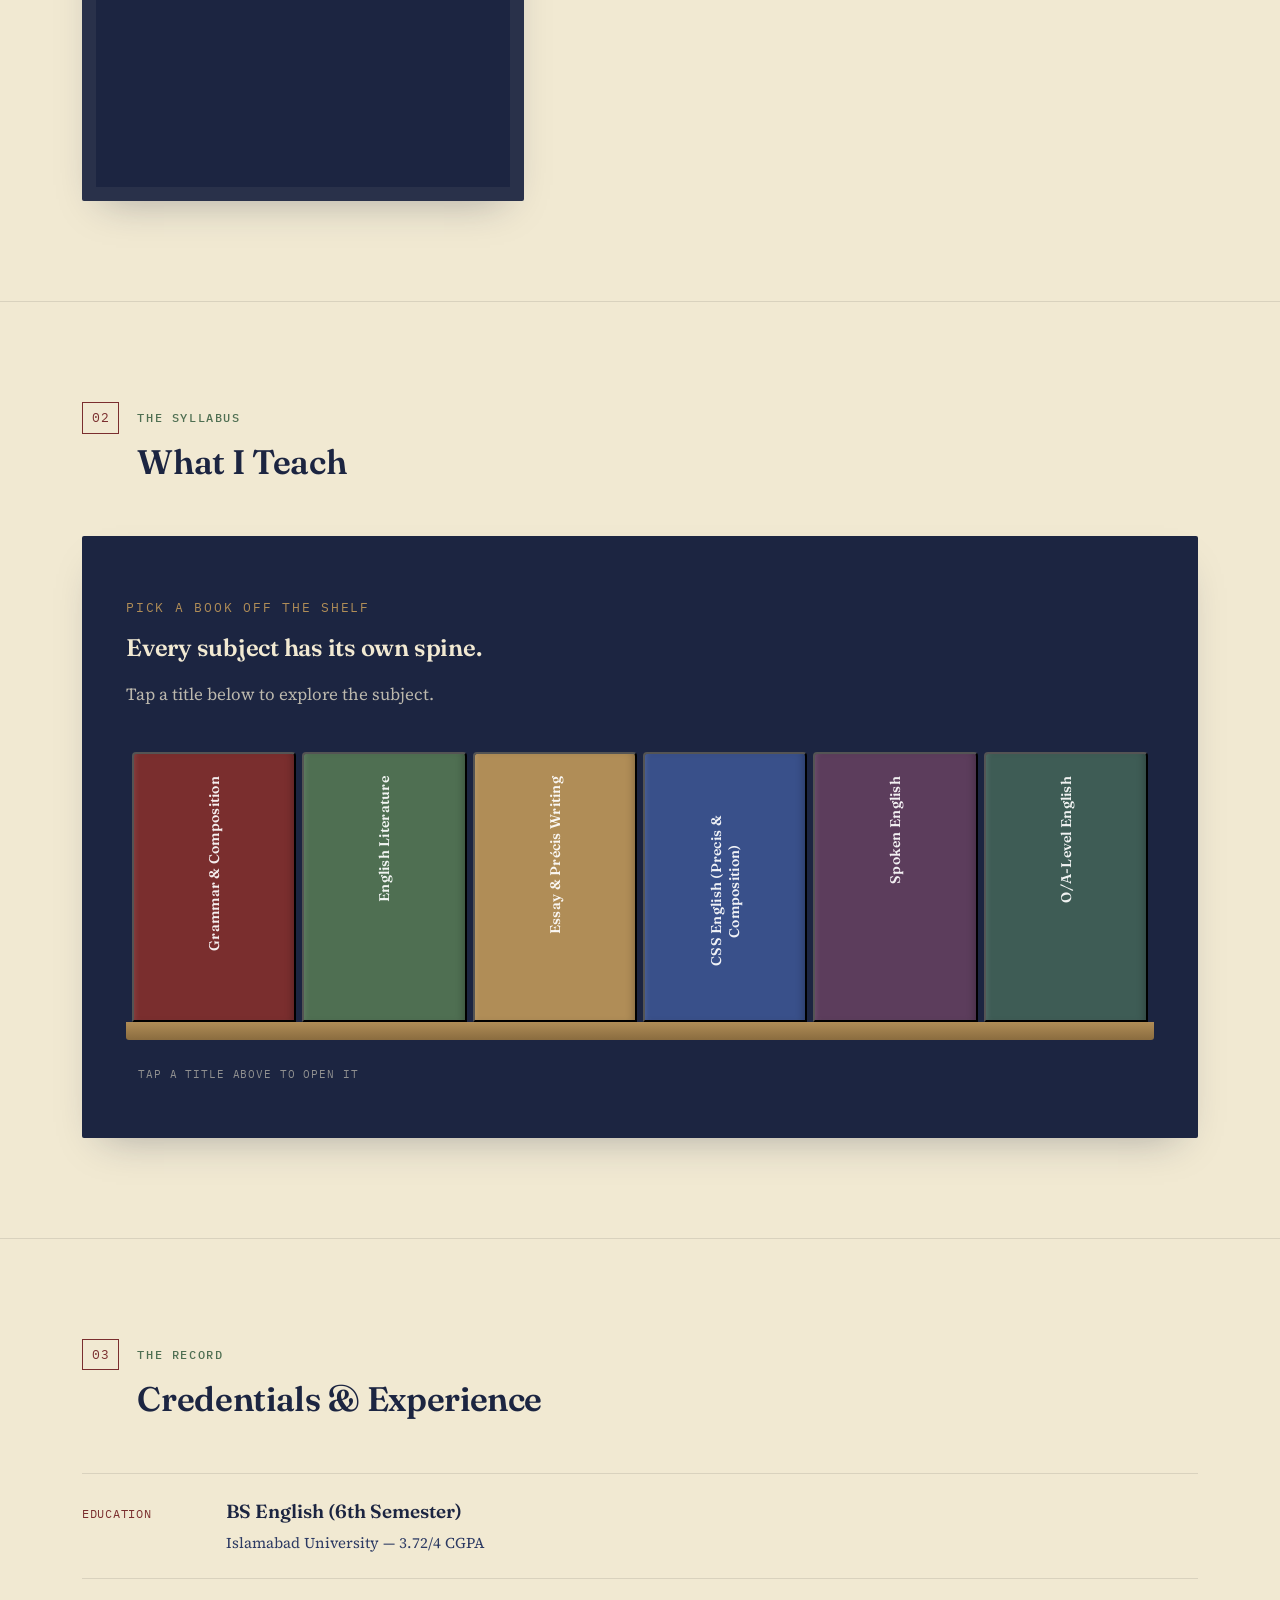
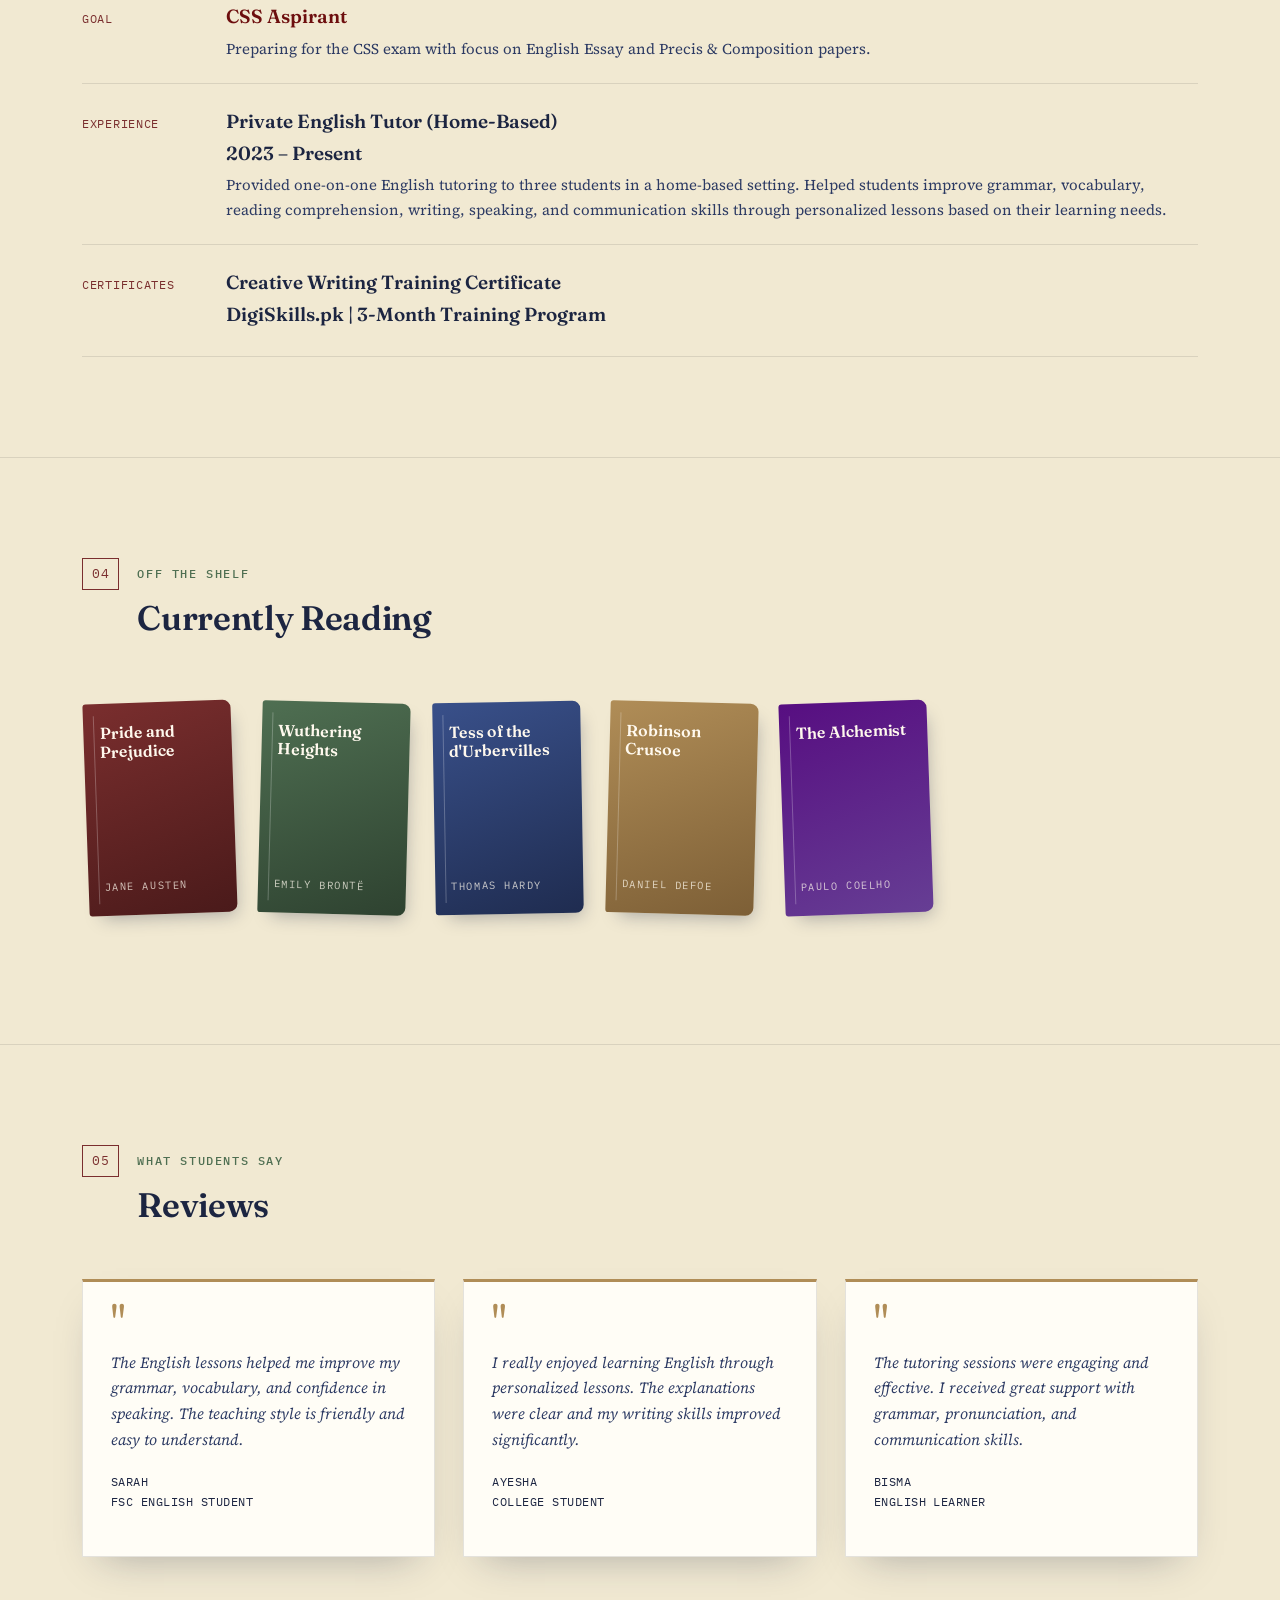
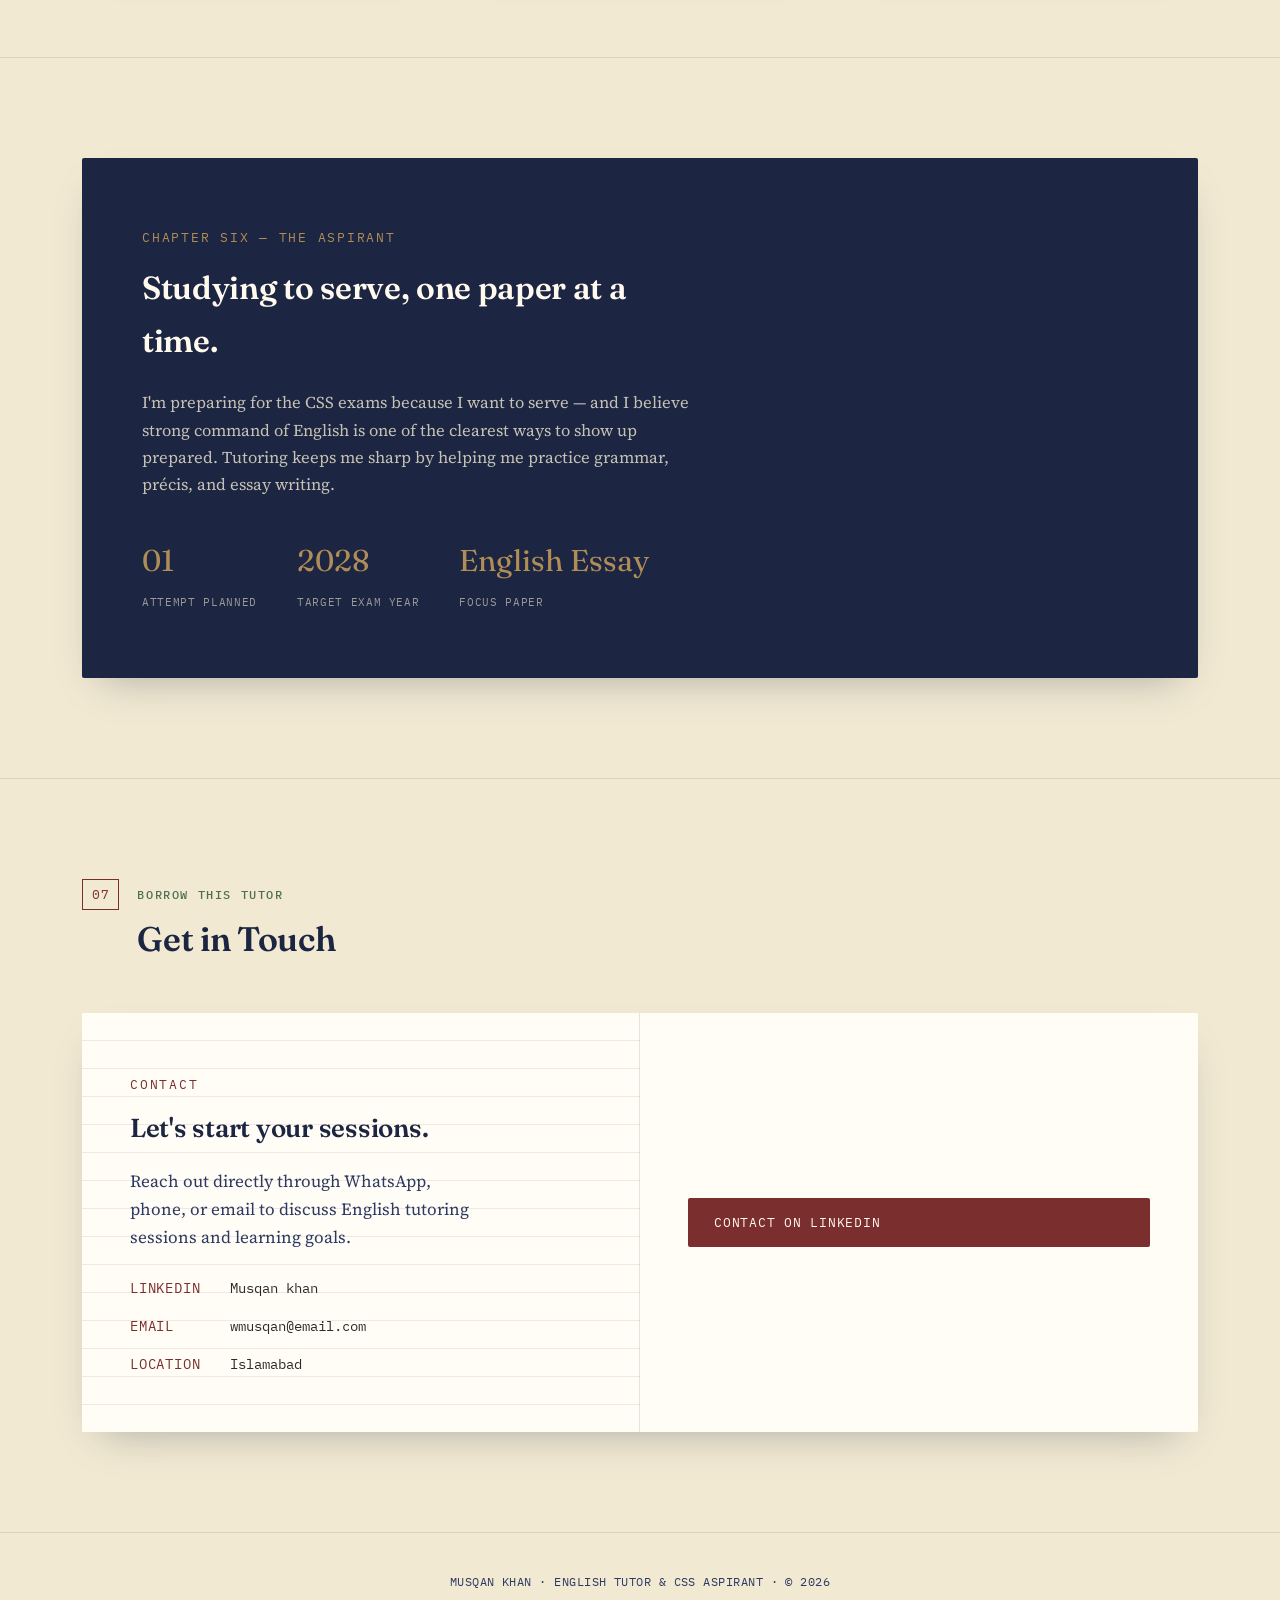
==== commit 5a436ebf: "Update contact information from WhatsApp to LinkedIn" ====
--- a/index.html
+++ b/index.html
@@ -29,7 +29,7 @@
 
 <a class="brand" href="#top">
 
-<span class="brand-mark">YN</span>
+<span class="brand-mark">MK</span>
 
 <span>
 
@@ -122,7 +122,7 @@
 
 
 <div class="catalog-number">
-CALL NO. — PN 6014 · TUTOR 2026
+English Tutor Portfolio • 2026
 </div>
 
 
@@ -1194,15 +1194,15 @@
 <li>
 
 <span class="label">
-WhatsApp
-</span>
-
-
-<a href="https://wa.me/923321917357"
+Linkedin
+</span>
+
+
+<a href="https://www.linkedin.com/in/musqan-khan-310456415/"
 target="_blank"
 rel="noopener">
 
-+92 3321917357
+Musqan khan
 
 </a>
 
@@ -1212,7 +1212,7 @@
 
 
 
-<li>
+<!-- <li>
 
 <span class="label">
 Phone
@@ -1225,7 +1225,7 @@
 
 </a>
 
-</li>
+</li> -->
 
 
 
@@ -1286,7 +1286,7 @@
 
 <a 
 
-href="https://wa.me/923321917357"
+href="https://www.linkedin.com/in/musqan-khan-310456415/"
 
 target="_blank"
 
@@ -1295,7 +1295,7 @@
 class="btn btn-primary">
 
 
-Contact on WhatsApp
+Contact on Linkedin
 
 
 </a>
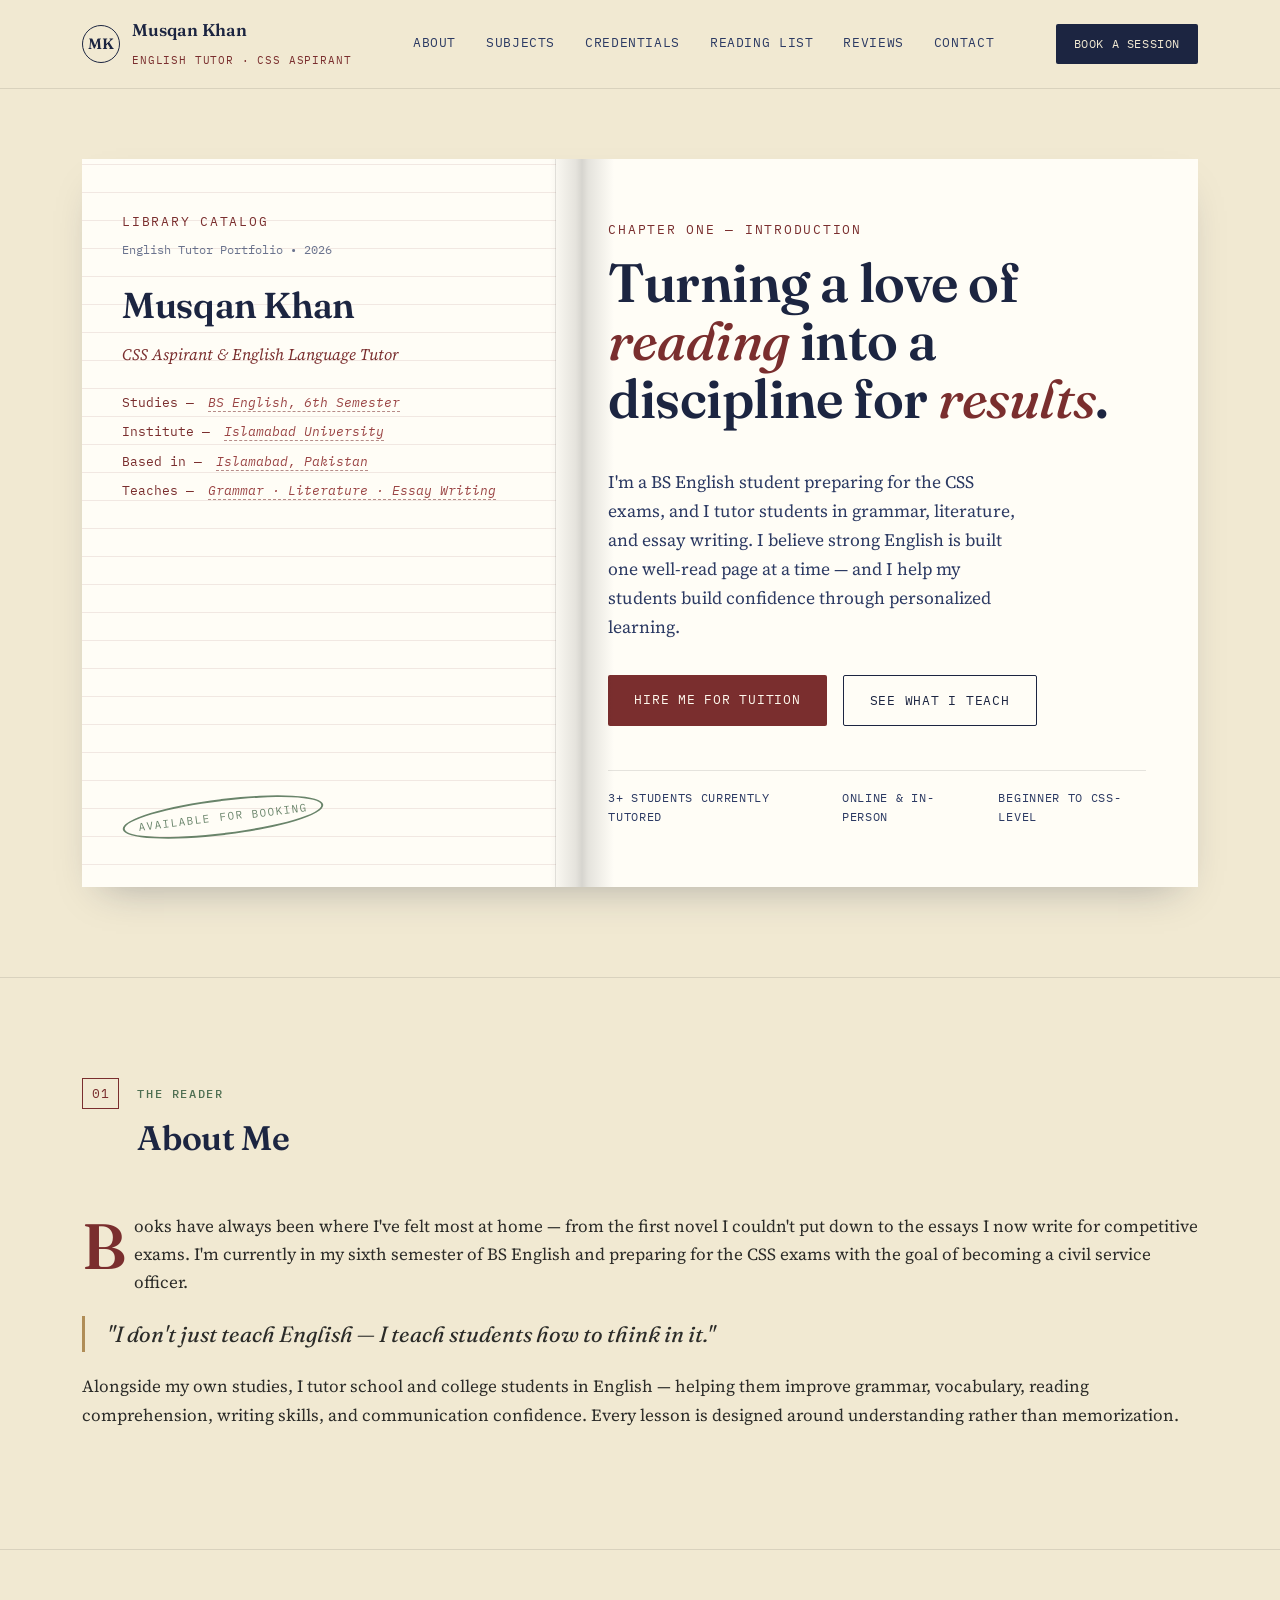
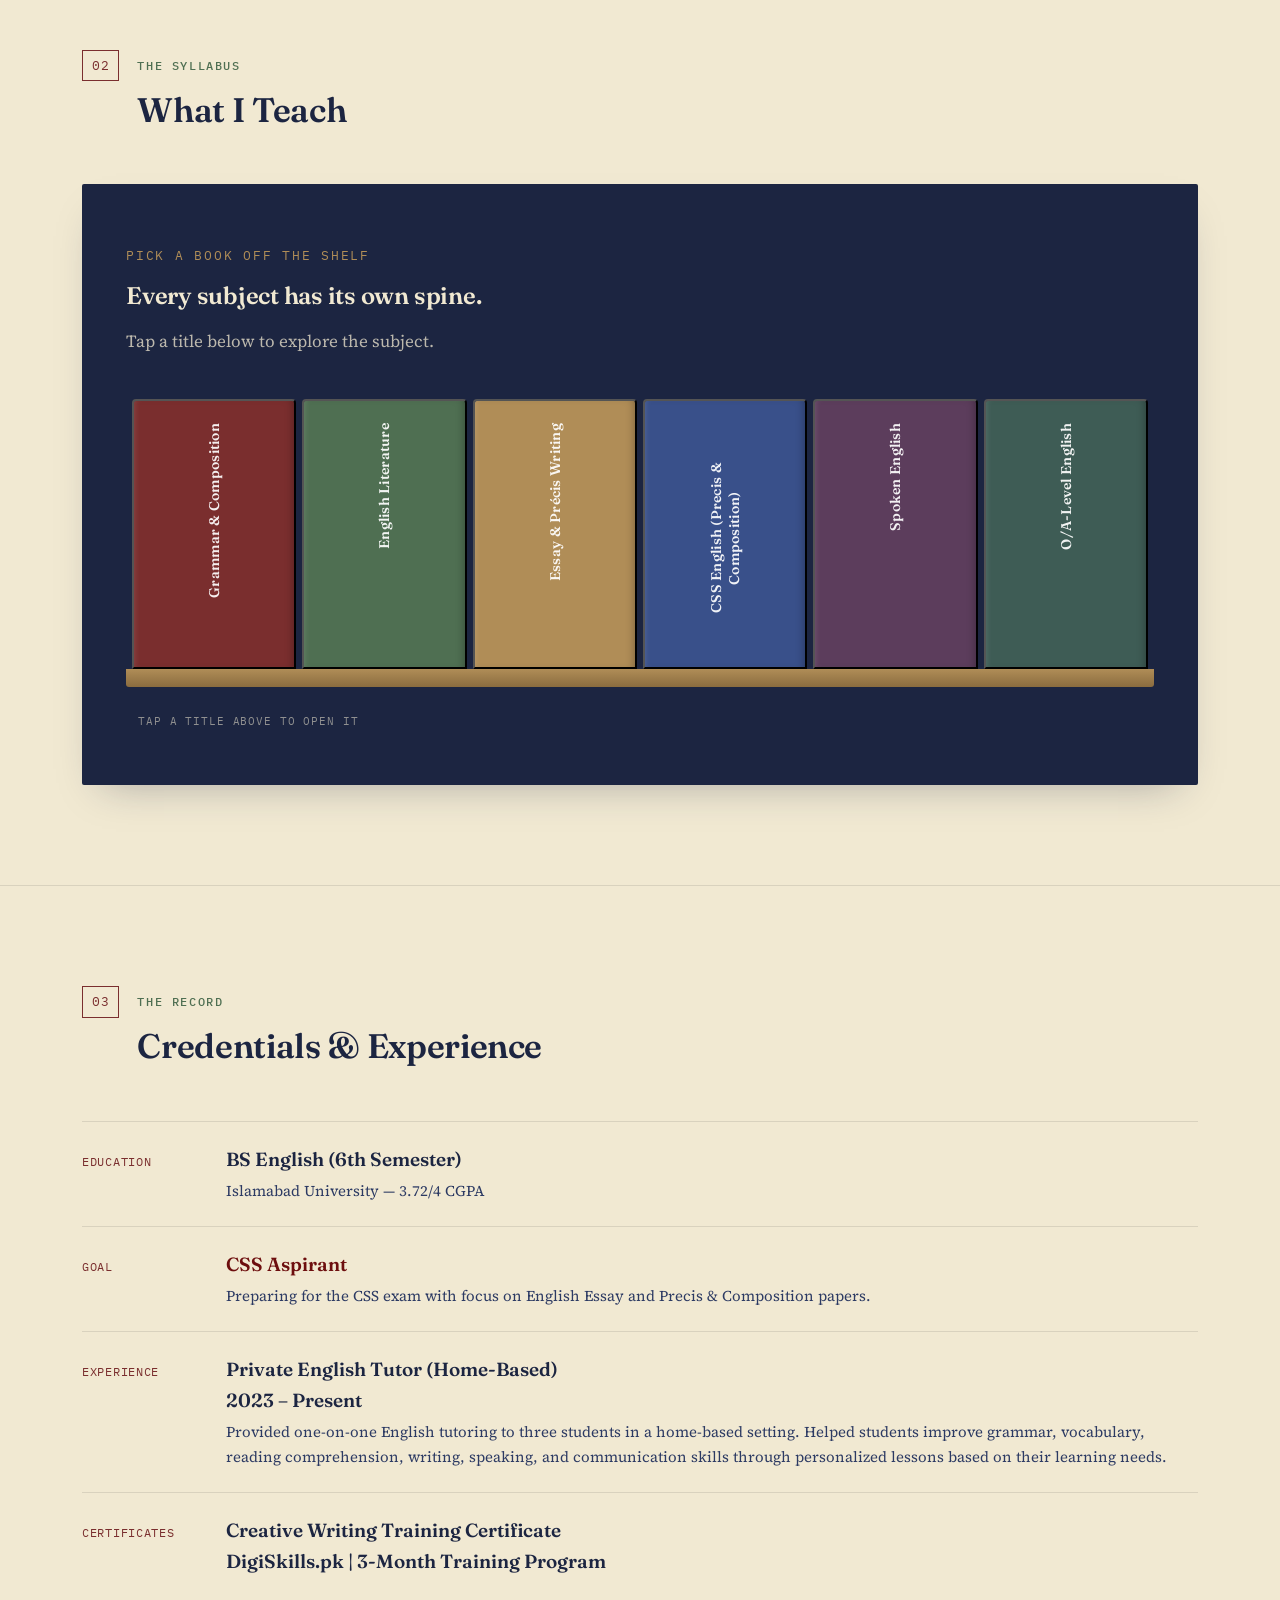
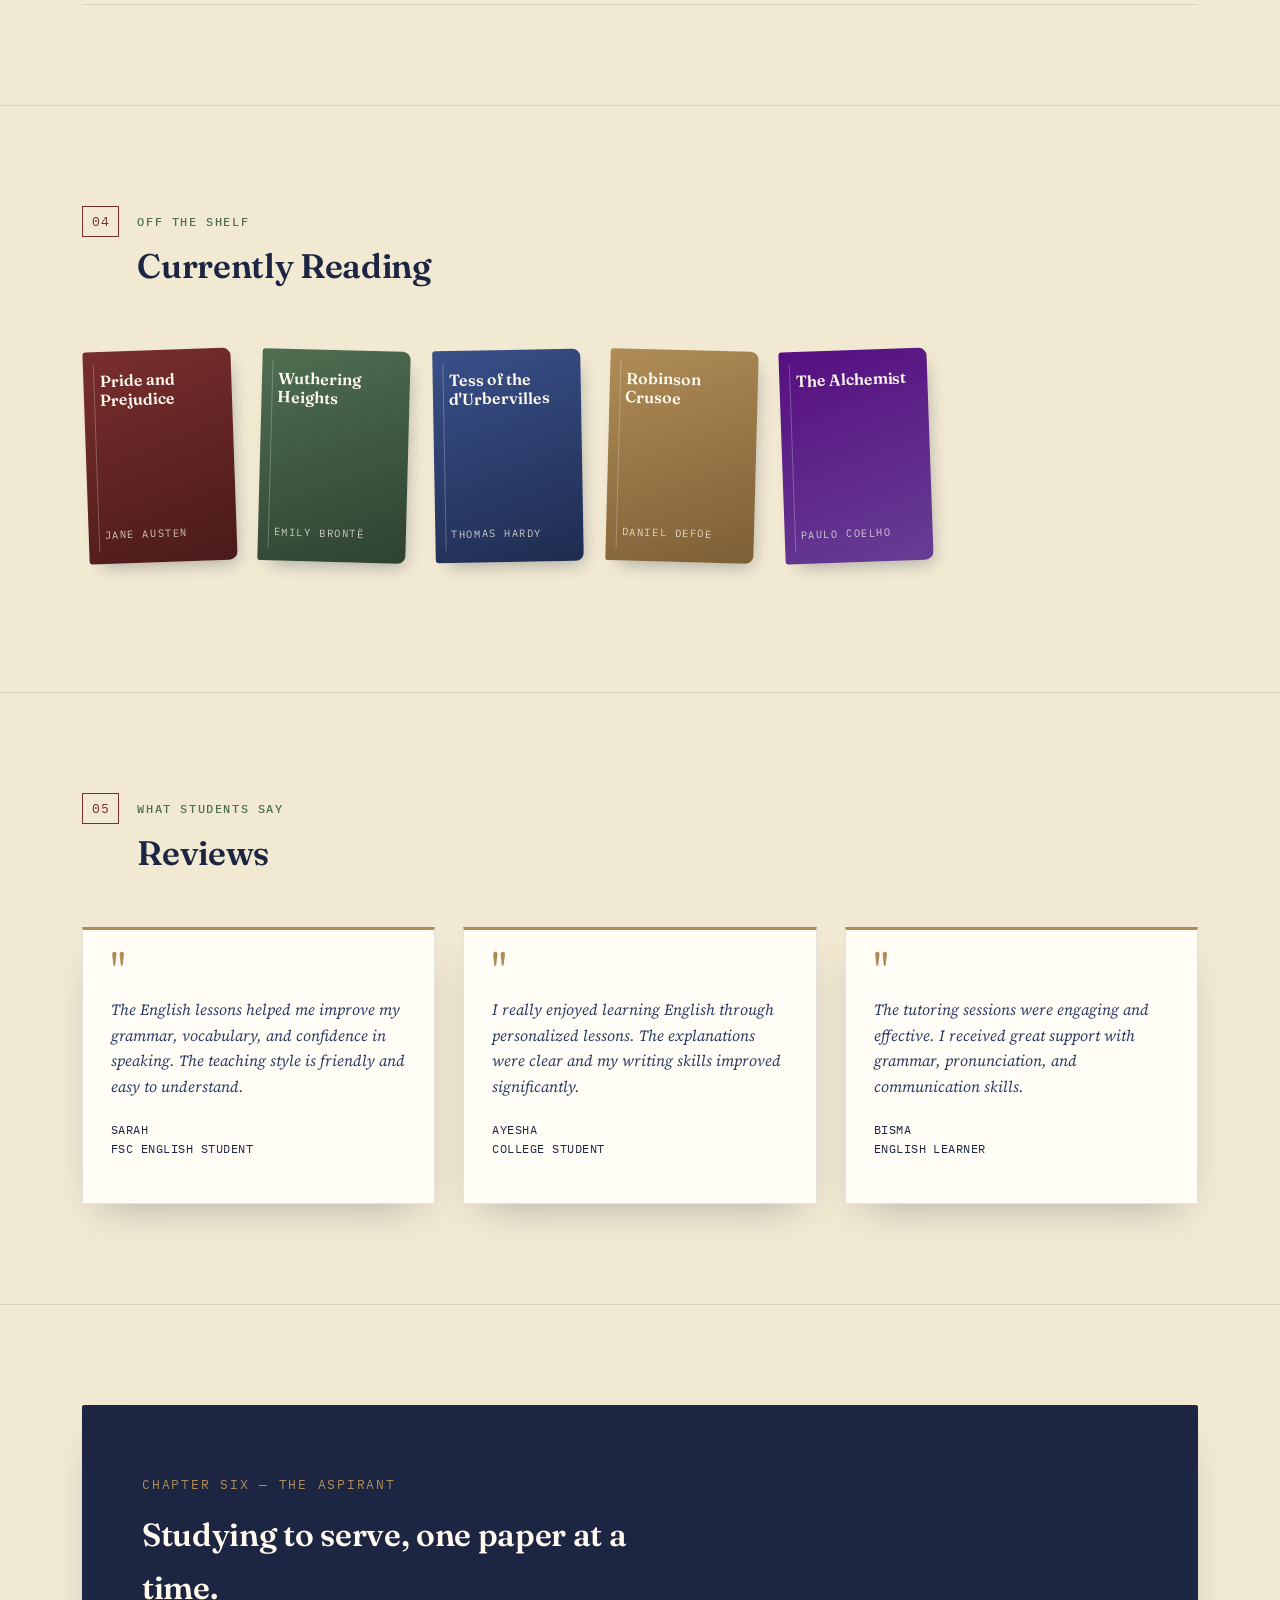
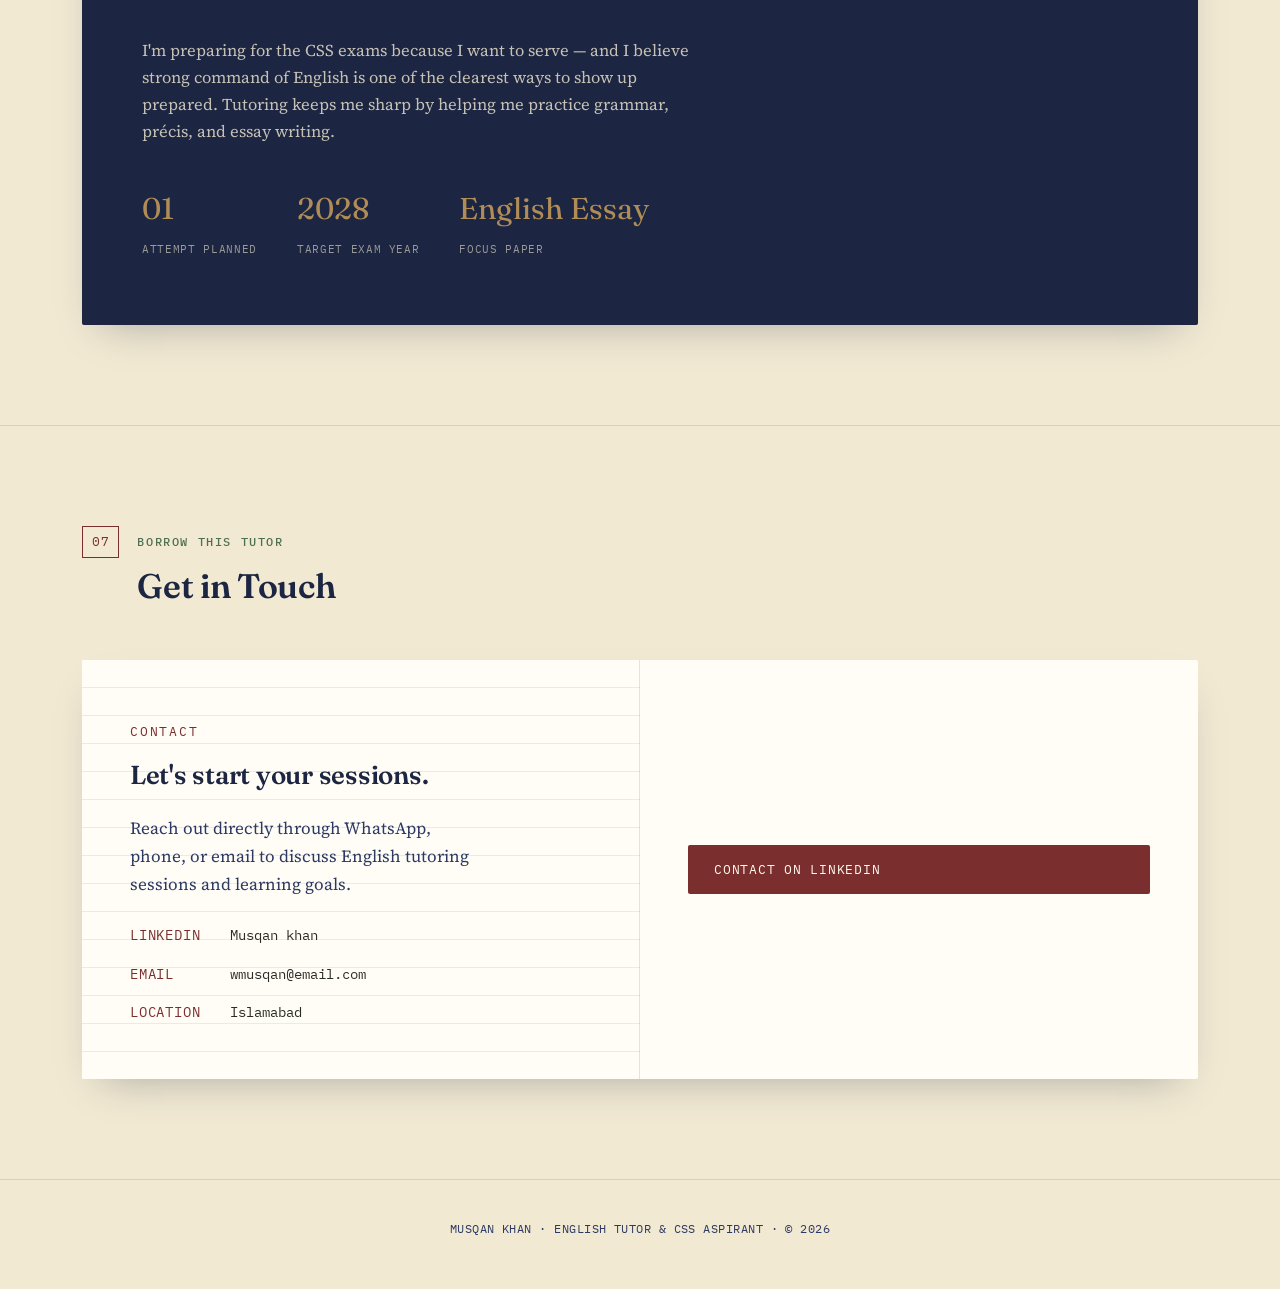
==== commit 6e9a58e3: "Comment out portrait-frame div in index.html Comment out the portrait-frame section in index.html" ====
--- a/index.html
+++ b/index.html
@@ -285,9 +285,9 @@
 <div class="about-grid reveal">
 
 
-<div class="portrait-frame">
-
-<div class="fill-photo"></div>
+<!-- <div class="portrait-frame">
+
+<div class="fill-photo"></div> -->
 
 </div>
 
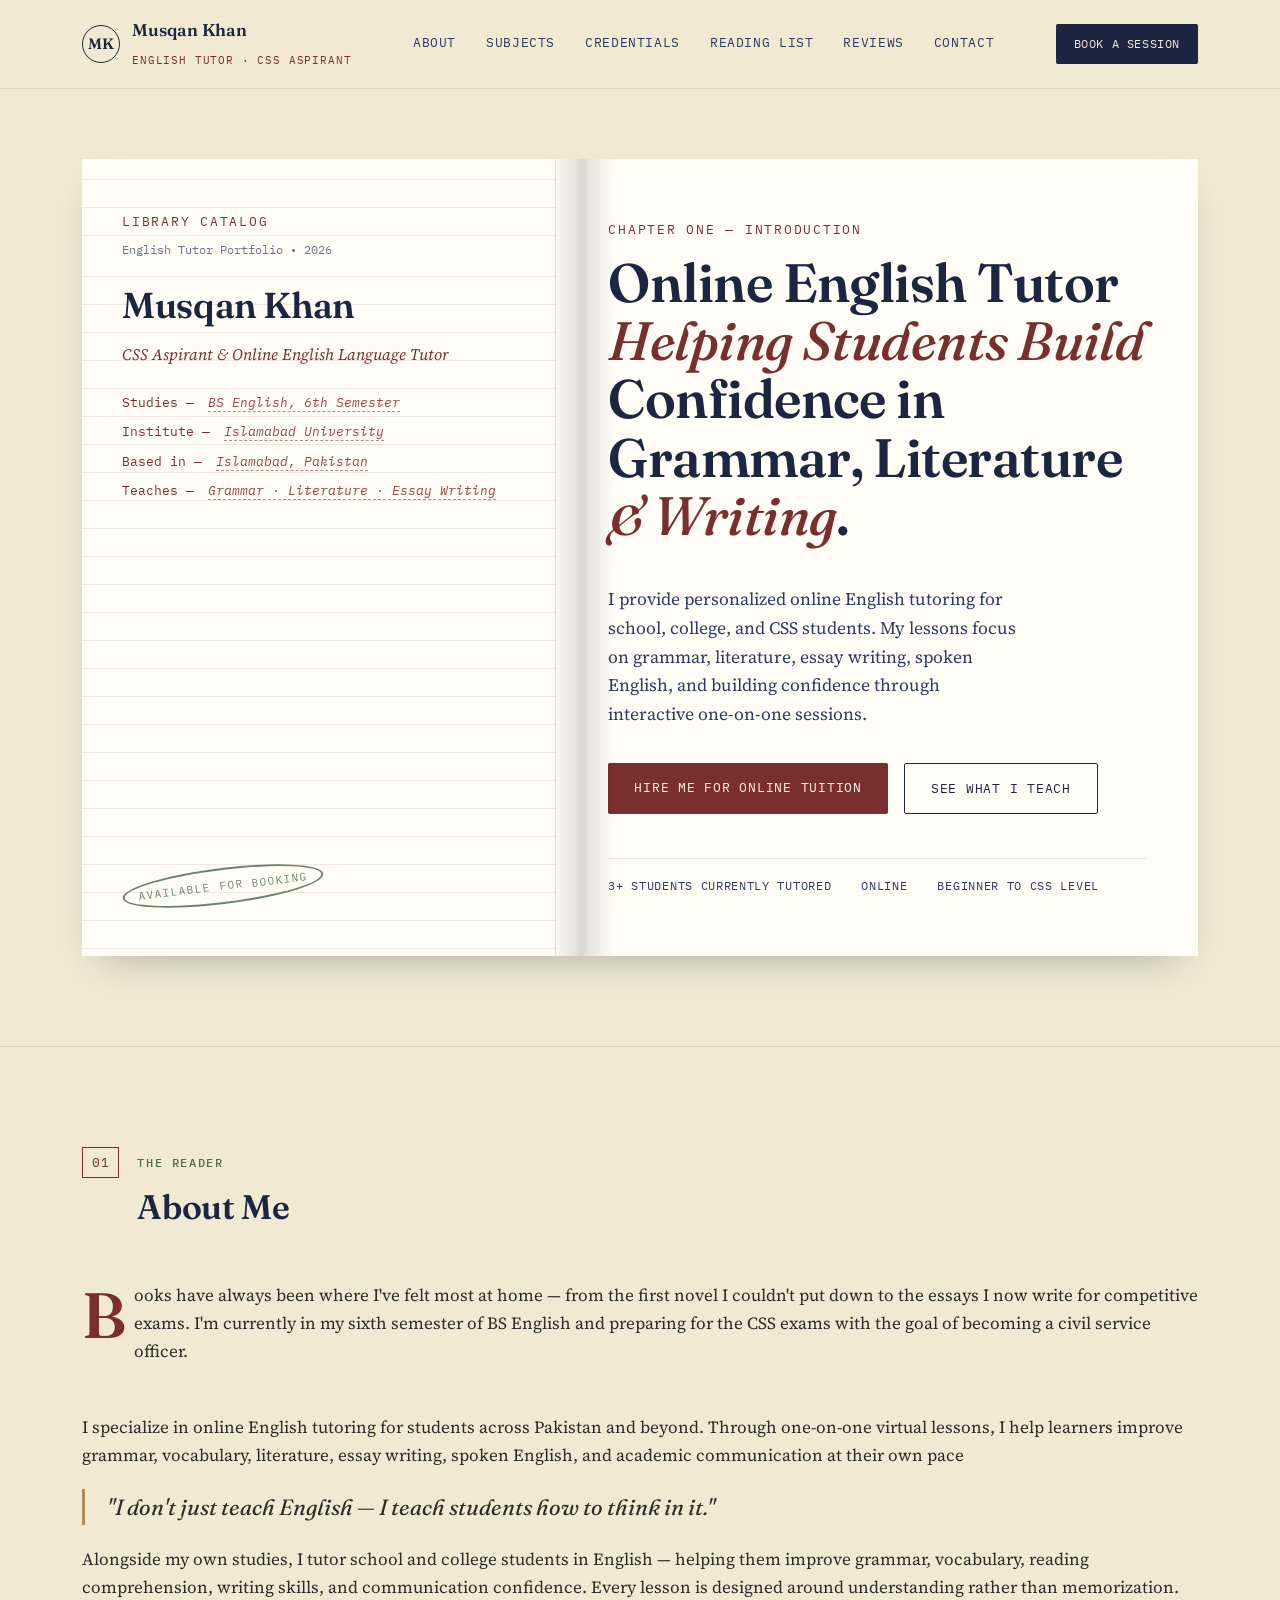
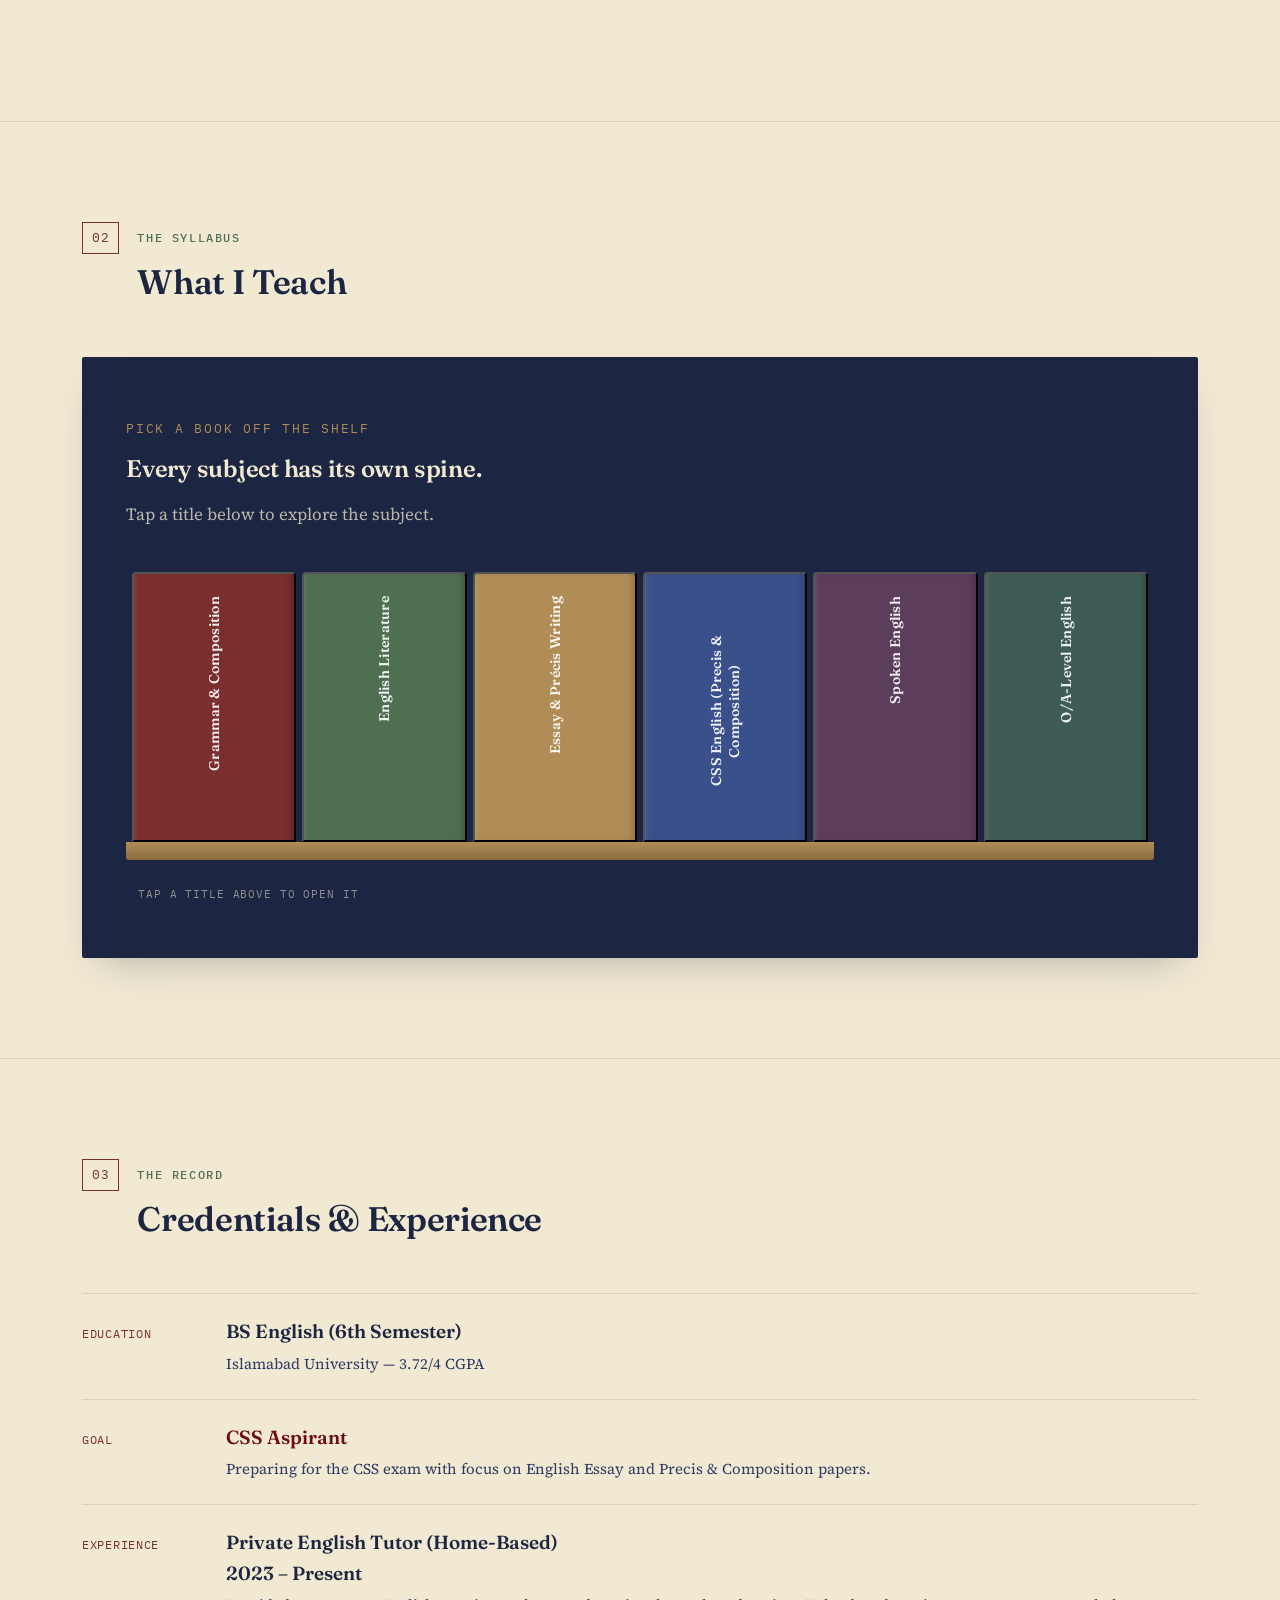
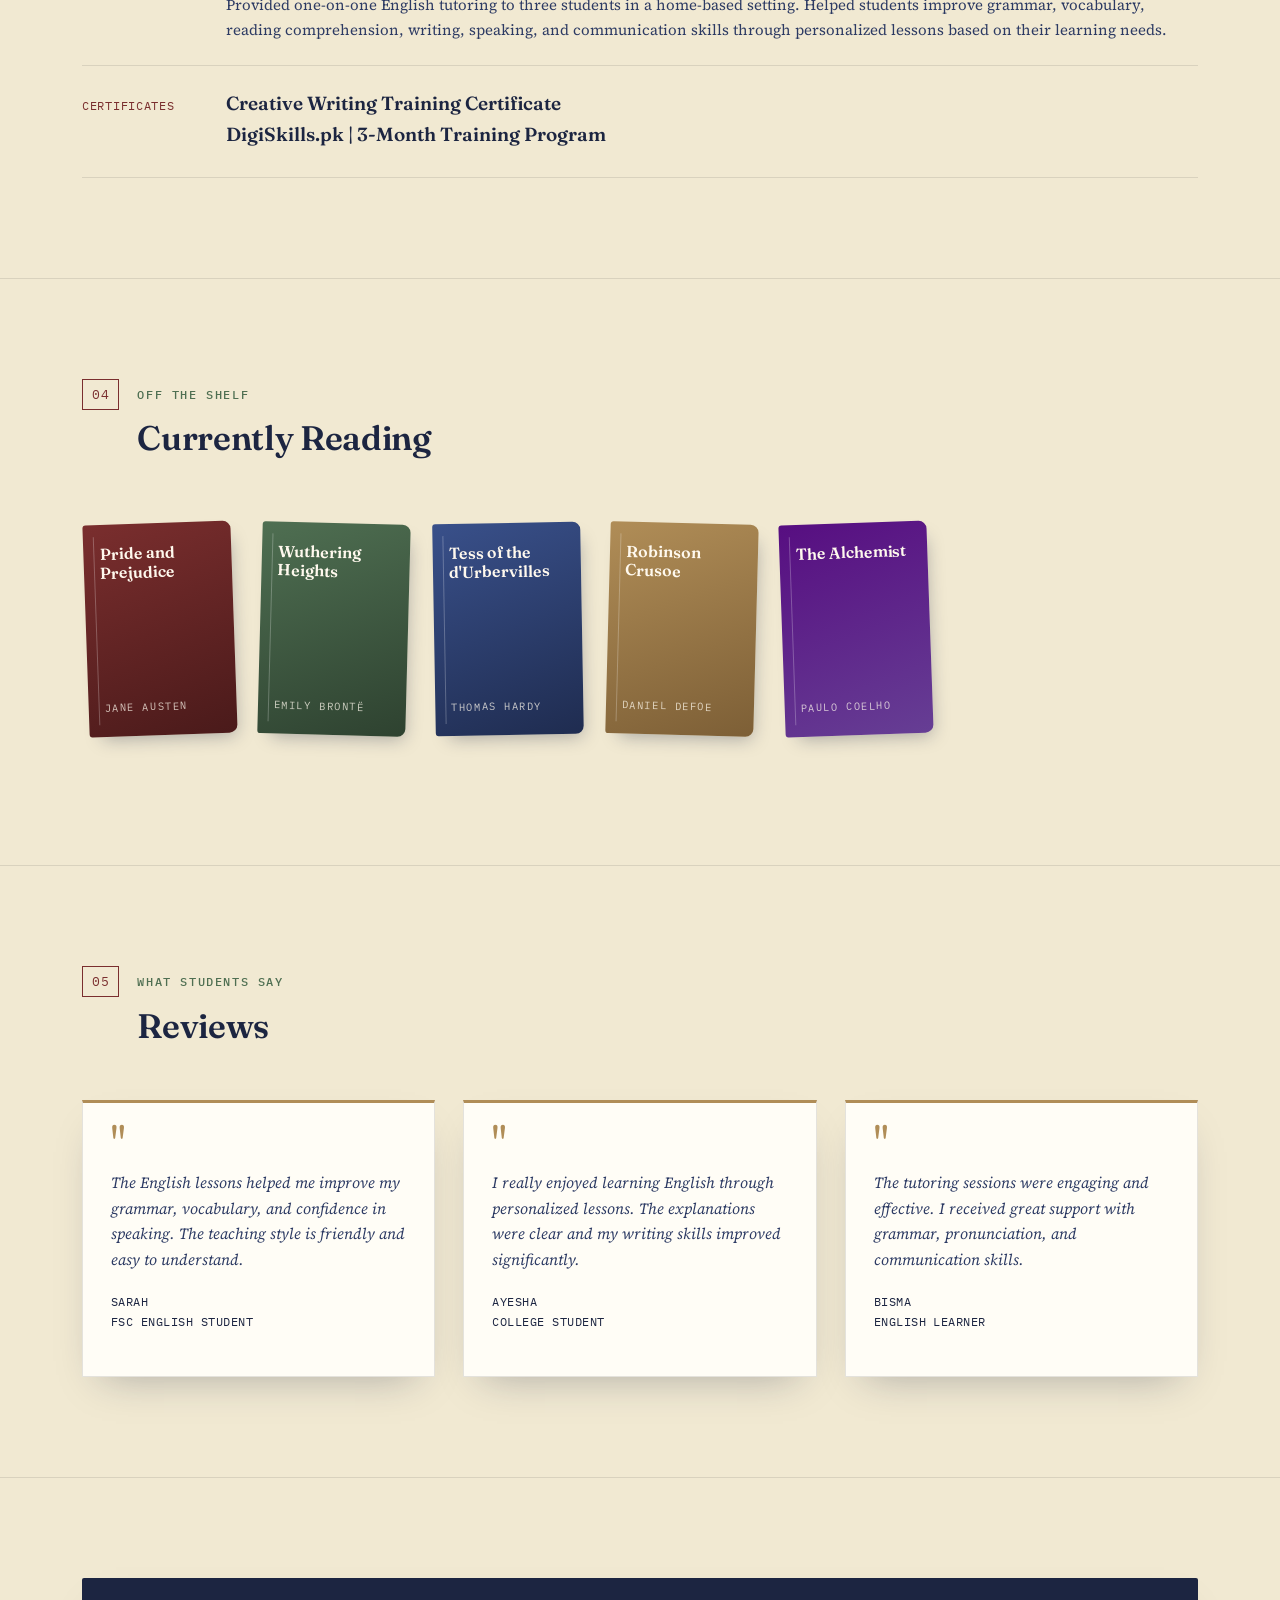
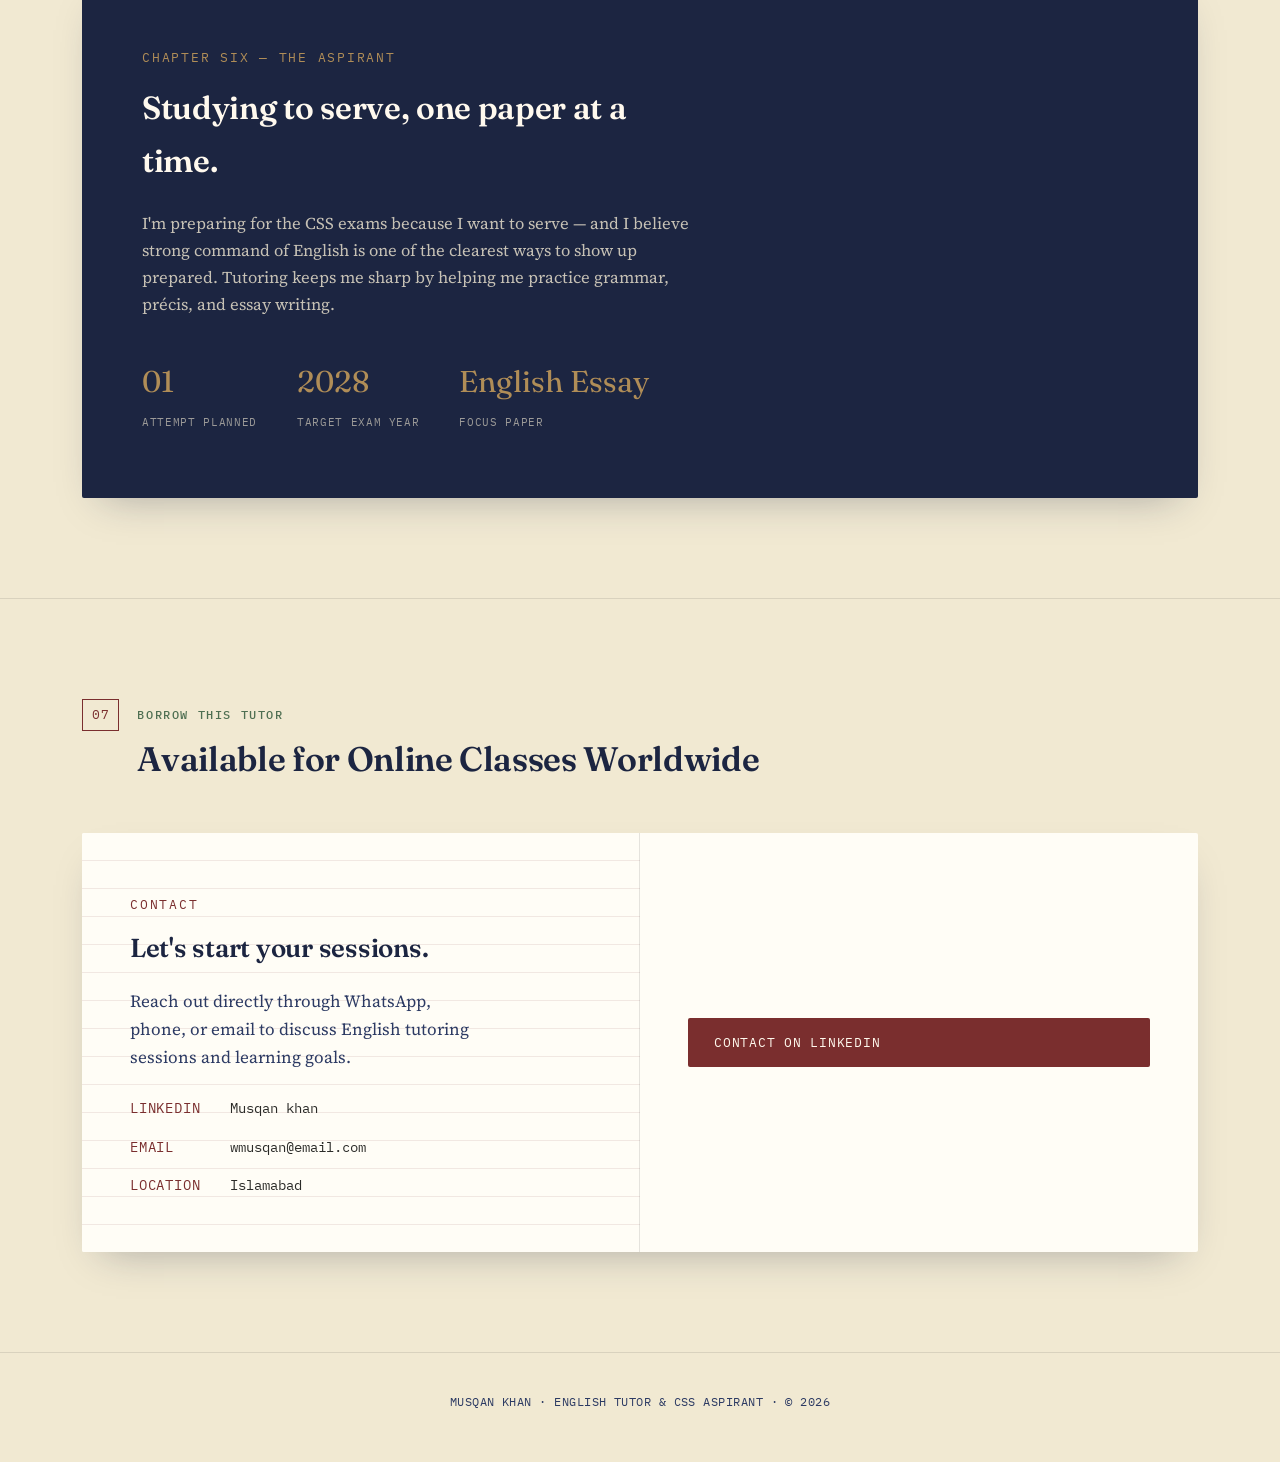
==== commit 92b48d30: "Revise content to highlight online English tutoring Updated text to emphasize online tutoring servic" ====
--- a/index.html
+++ b/index.html
@@ -5,8 +5,13 @@
 
 <meta charset="UTF-8">
 <meta name="viewport" content="width=device-width, initial-scale=1.0">
-
-<title>Musqan Khan — English Tutor & CSS Aspirant</title>
+<meta name="description" content="Musqan Khan is an English tutor offering grammar, literature, essay writing and spoken English classes in Islamabad and online.">
+
+<meta name="robots" content="index, follow">  
+
+<!-- <title>Musqan Khan — English Tutor & CSS Aspirant</title> -->
+<title>Musqan Khan | English Tutor in Islamabad | Online English Classes | CSS Aspirant</title>
+<meta name="author" content="Musqan Khan">
 
 <link rel="preconnect" href="https://fonts.googleapis.com">
 <link rel="preconnect" href="https://fonts.gstatic.com" crossorigin>
@@ -132,7 +137,7 @@
 
 
 <p class="catalog-role">
-CSS Aspirant & English Language Tutor
+CSS Aspirant & Online English Language Tutor
 </p>
 
 
@@ -201,14 +206,14 @@
 
 
 <h1>
-Turning a love of <em>reading</em> into a discipline for <em>results</em>.
+Online English Tutor <em>Helping Students Build</em>  Confidence in Grammar, Literature <em>& Writing</em>. 
 </h1>
 
 
 
 <p class="hero-lede">
 
-I'm a BS English student preparing for the CSS exams, and I tutor students in grammar, literature, and essay writing. I believe strong English is built one well-read page at a time — and I help my students build confidence through personalized learning.
+I provide personalized online English tutoring for school, college, and CSS students. My lessons focus on grammar, literature, essay writing, spoken English, and building confidence through interactive one-on-one sessions.
 
 </p>
 
@@ -218,7 +223,7 @@
 
 
 <a class="btn btn-primary" href="#contact">
-Hire Me for Tuition
+Hire Me for Online Tuition
 </a>
 
 
@@ -240,12 +245,12 @@
 
 
 <span>
-Online & In-Person
+Online 
 </span>
 
 
 <span>
-Beginner to CSS-Level
+Beginner to CSS level
 </span>
 
 
@@ -302,9 +307,10 @@
 Books have always been where I've felt most at home — from the first novel I couldn't put down to the essays I now write for competitive exams. I'm currently in my sixth semester of BS English and preparing for the CSS exams with the goal of becoming a civil service officer.
 
 </p>
-
-
-
+<br>
+ <p> 
+I specialize in online English tutoring for students across Pakistan and beyond. Through one-on-one virtual lessons, I help learners improve grammar, vocabulary, literature, essay writing, spoken English, and academic communication at their own pace
+ </p>
 <p class="pull-quote">
 
 "I don't just teach English — I teach students how to think in it."
@@ -1146,7 +1152,7 @@
 
 <span>Borrow This Tutor</span>
 
-Get in Touch
+Available for Online Classes Worldwide
 
 </h2>
 
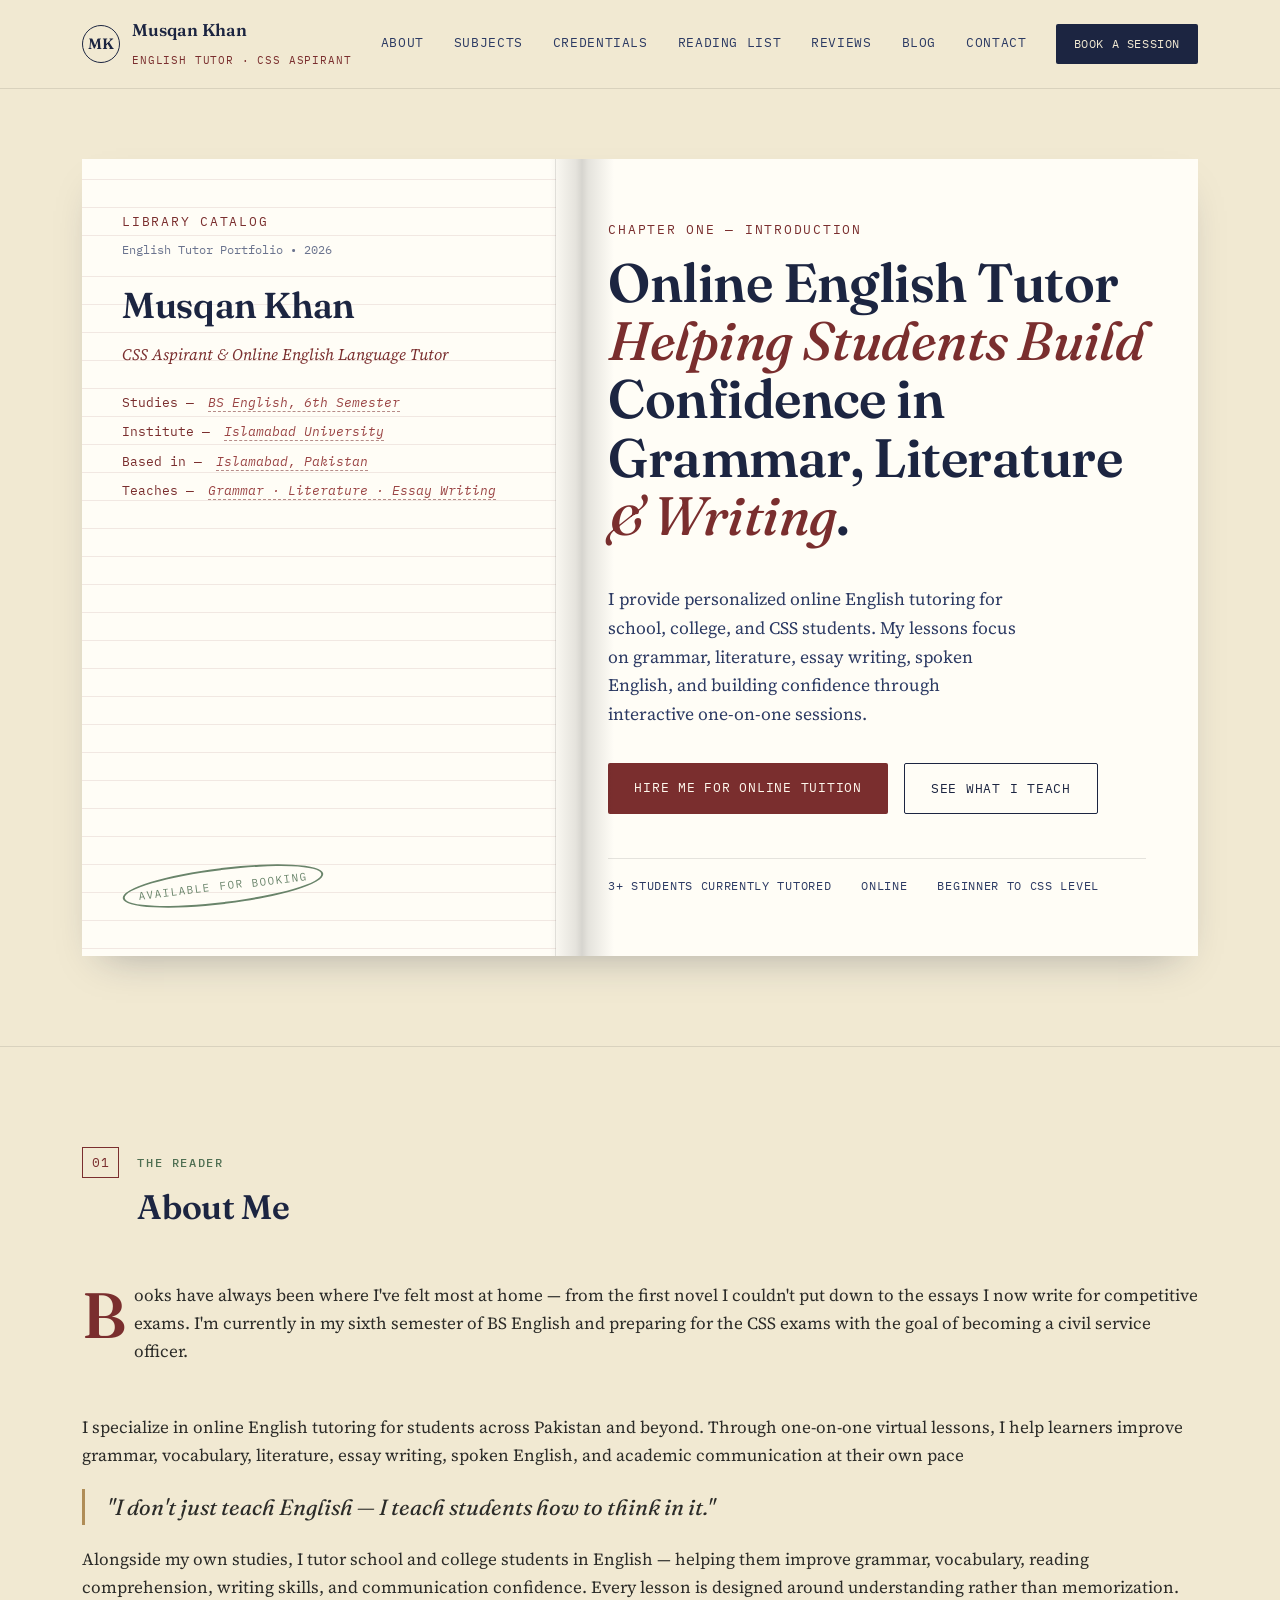
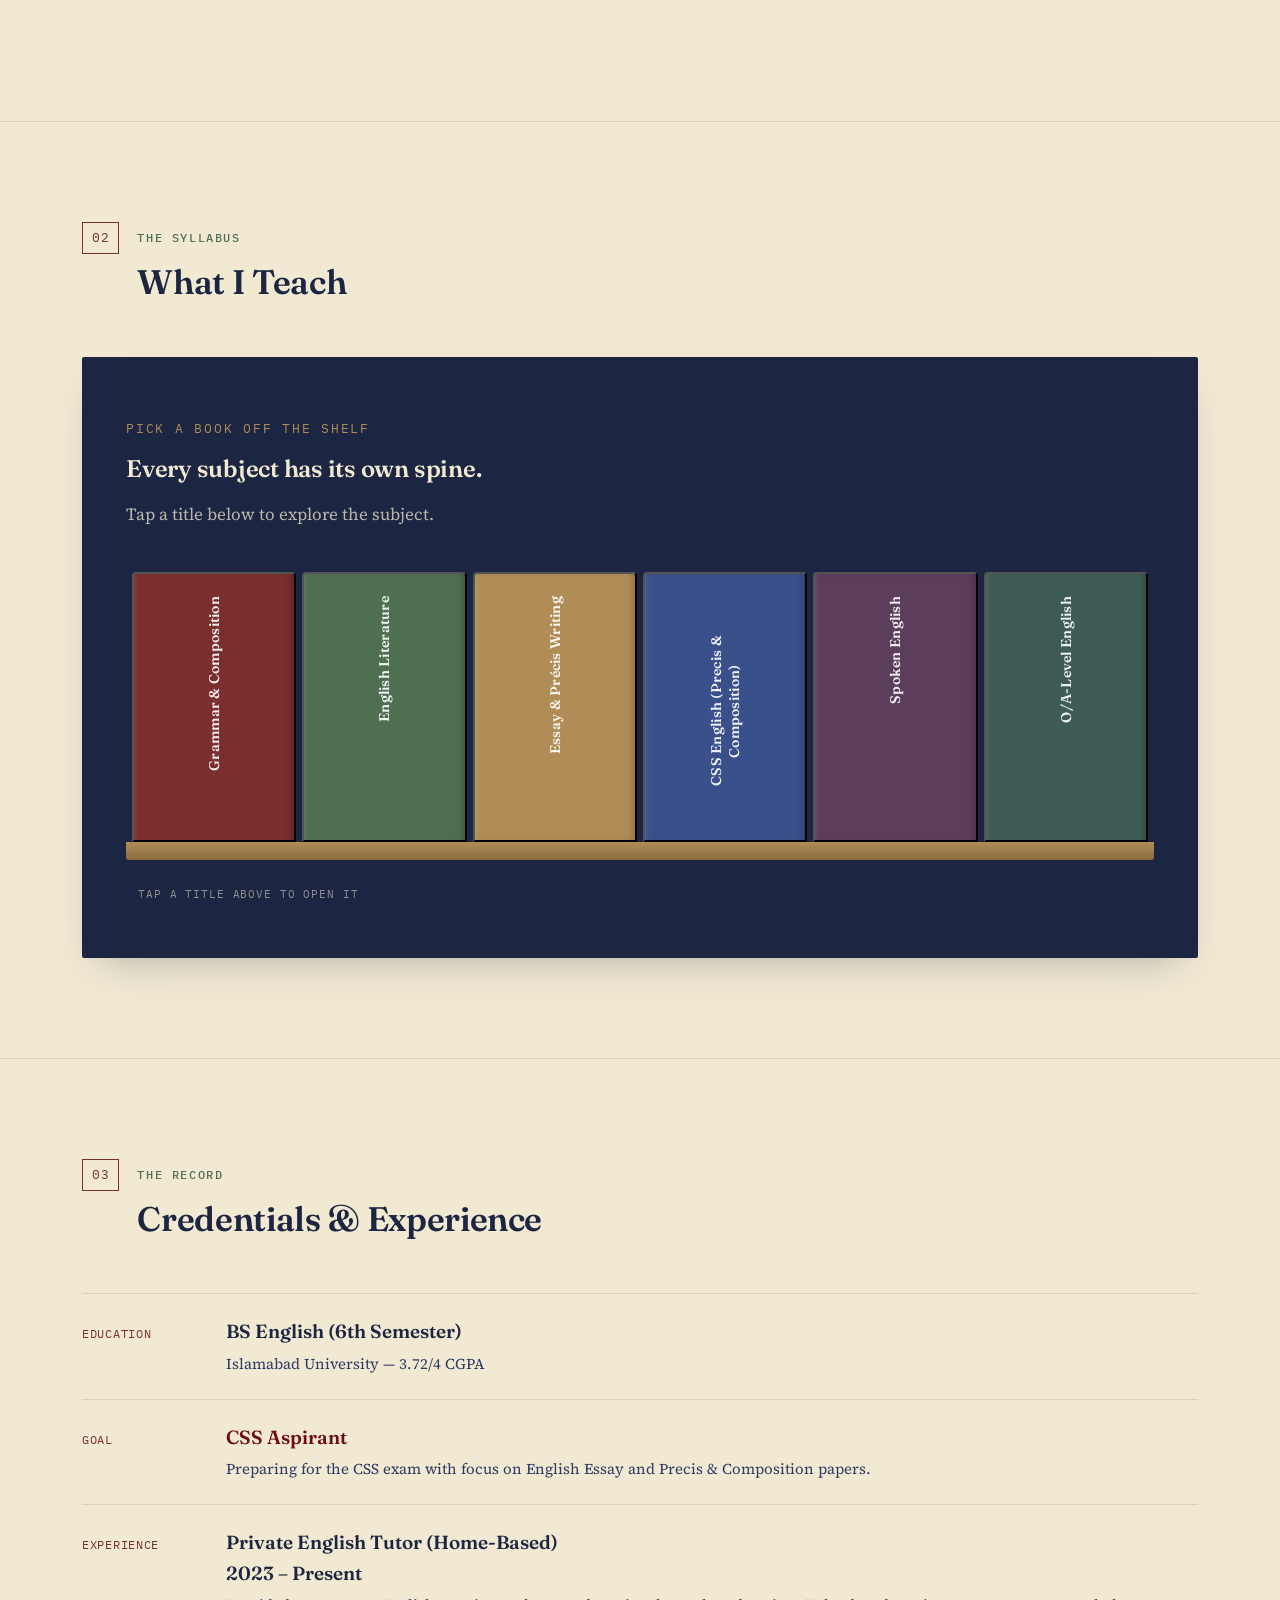
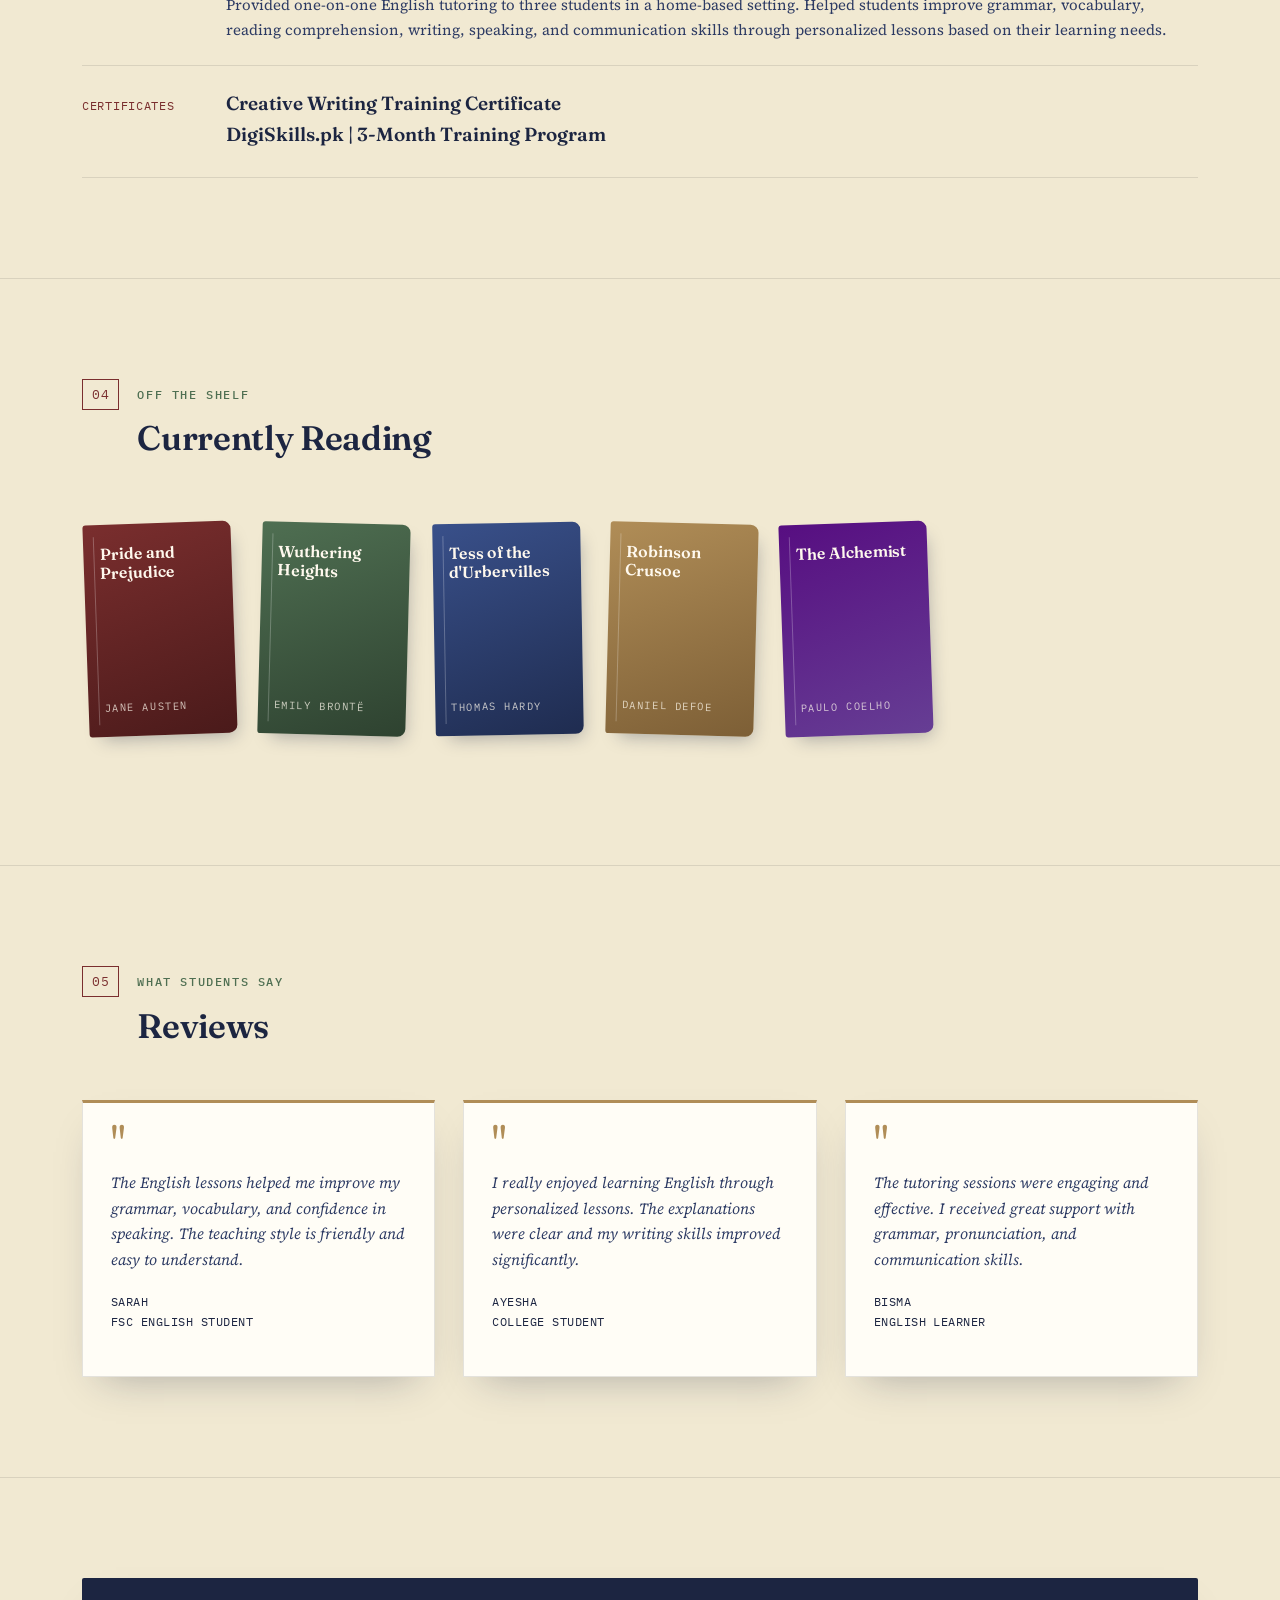
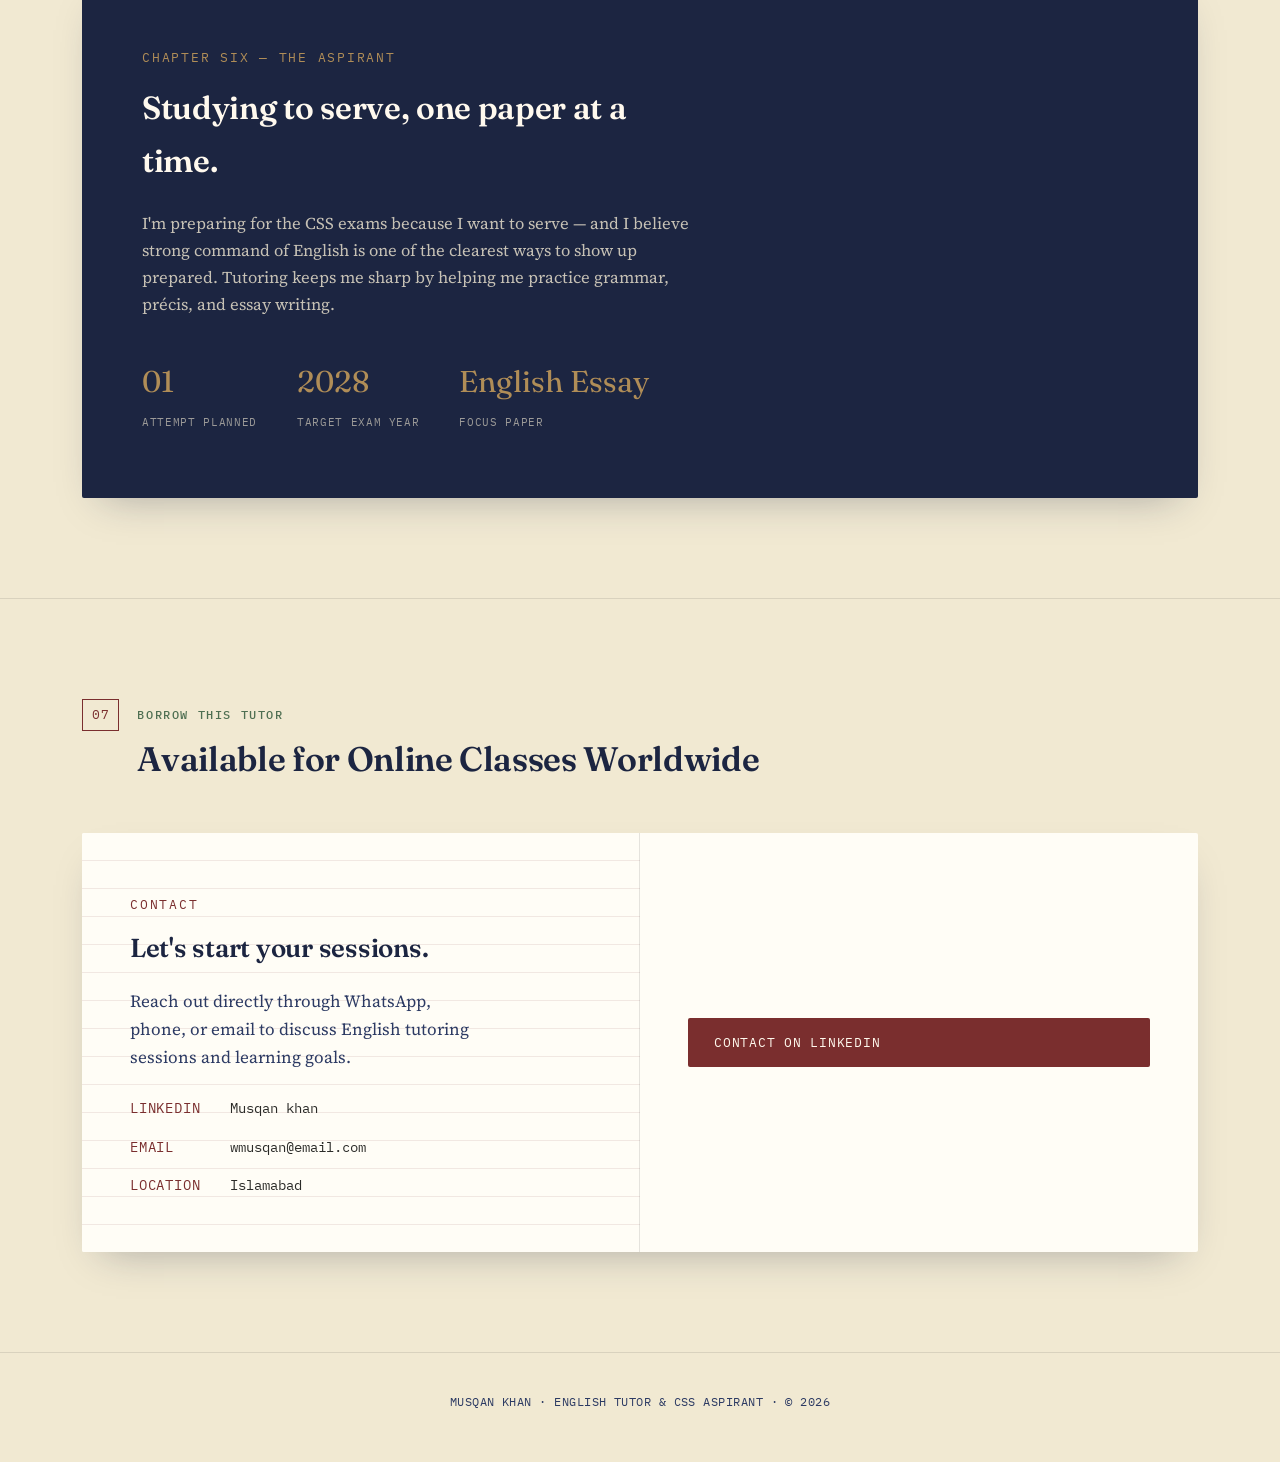
==== commit c9c0deb8: "Add link to Blog in navigation" ====
--- a/index.html
+++ b/index.html
@@ -5,8 +5,7 @@
 
 <meta charset="UTF-8">
 <meta name="viewport" content="width=device-width, initial-scale=1.0">
-<meta name="description" content="Musqan Khan is an English tutor offering grammar, literature, essay writing and spoken English classes in Islamabad and online.">
-
+<meta name="description" content="Musqan Khan is an online English tutor offering personalized one-on-one classes in grammar, literature, essay writing, spoken English, and CSS English preparation for students across Pakistan and worldwide.">
 <meta name="robots" content="index, follow">  
 
 <!-- <title>Musqan Khan — English Tutor & CSS Aspirant</title> -->
@@ -65,7 +64,7 @@
 <a href="#reading">Reading List</a>
 
 <a href="#reviews">Reviews</a>
-
+ <a href="blogs/index.html">Blog</a>
 <a href="#contact">Contact</a>
 
 </nav>
